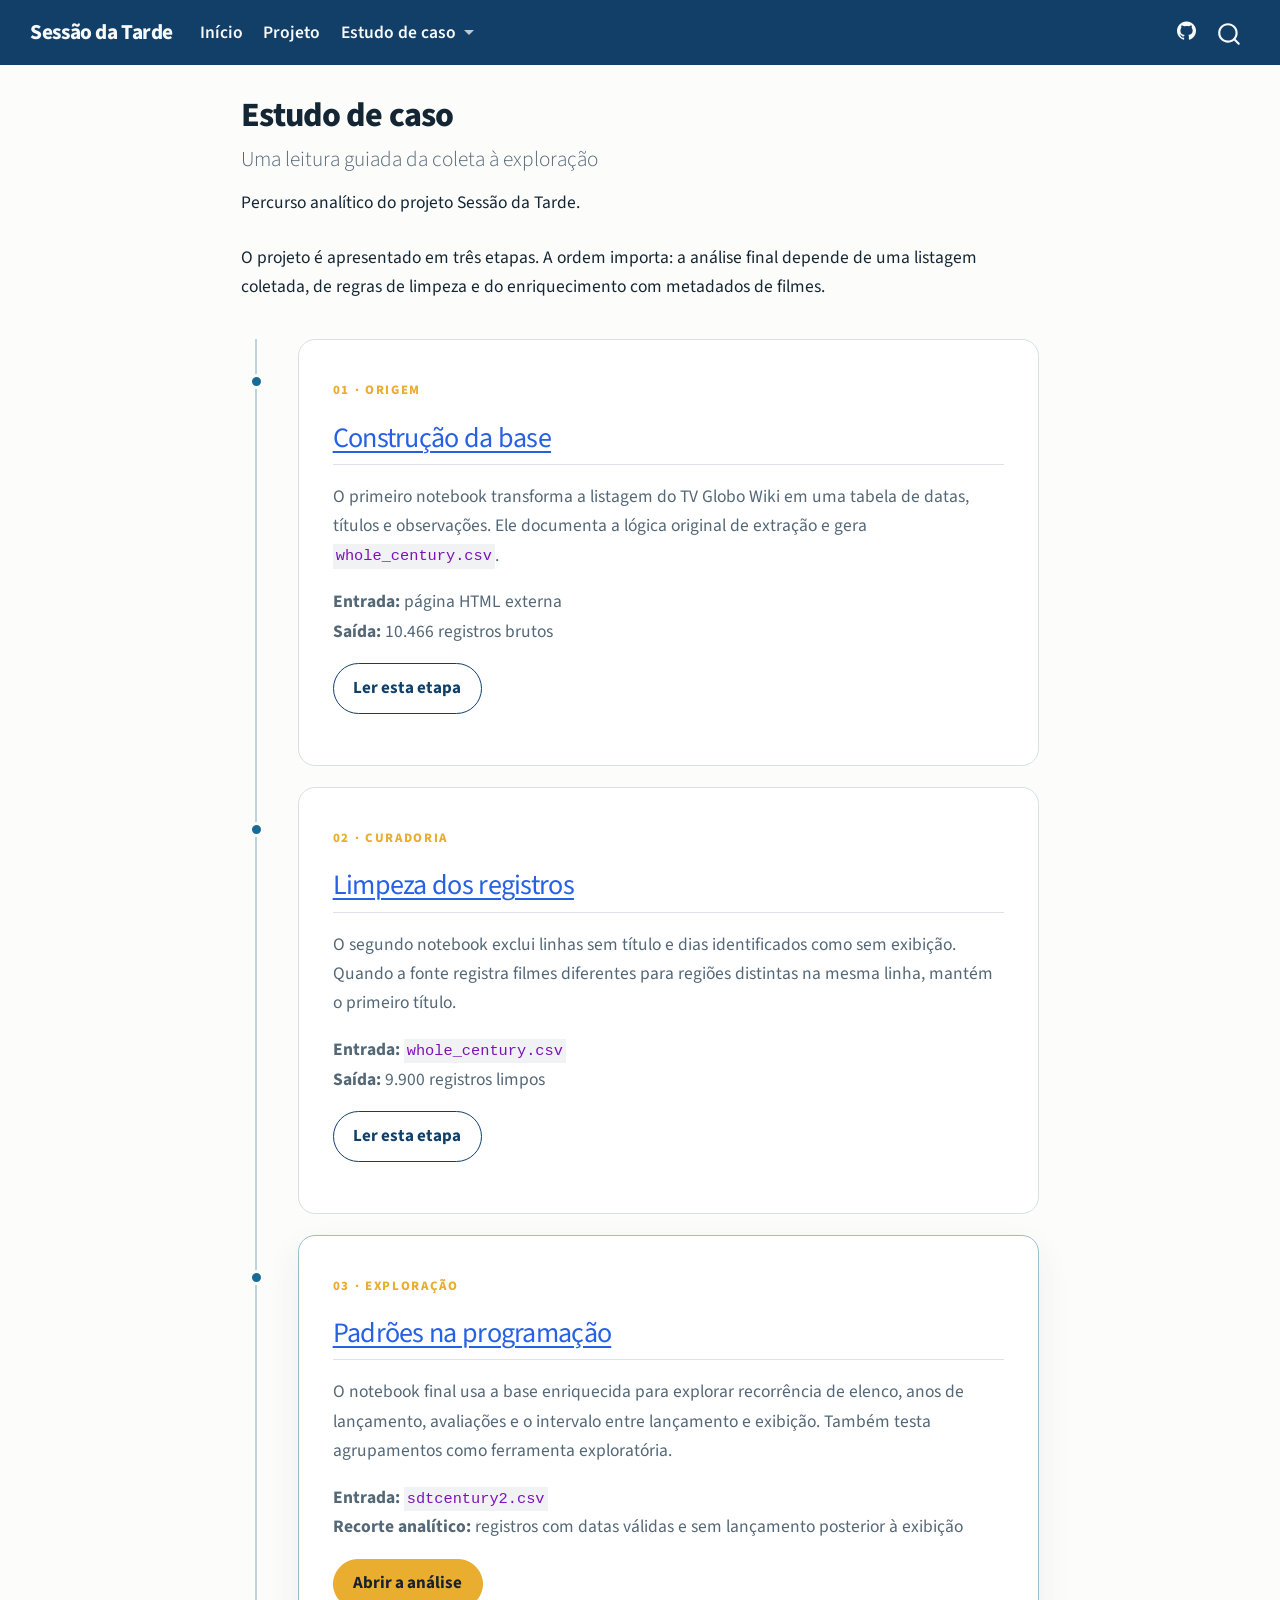
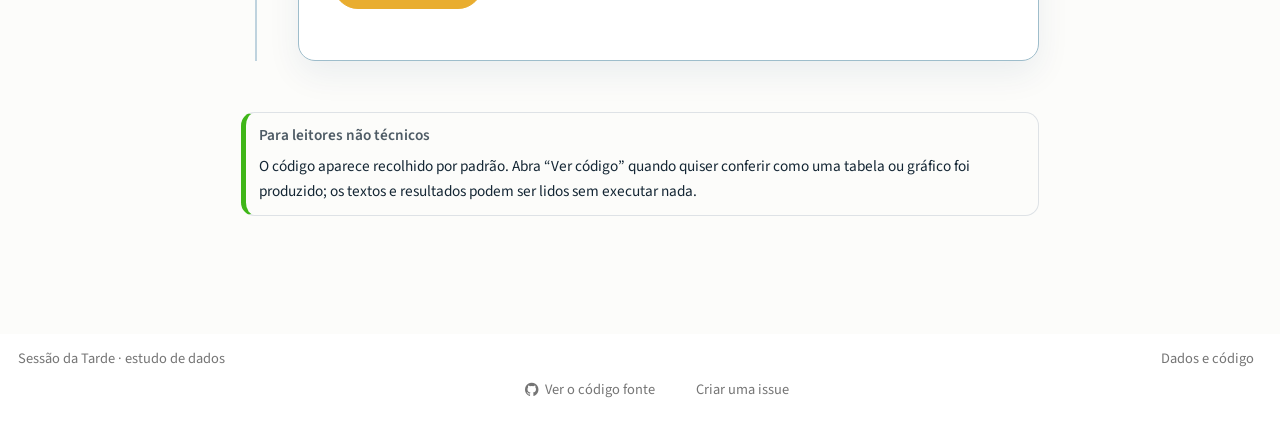
==== estudo.html @ b2ec12fb "Built site for gh-pages" ====
<!DOCTYPE html>
<html xmlns="http://www.w3.org/1999/xhtml" lang="pt-BR" xml:lang="pt-BR"><head>

<meta charset="utf-8">
<meta name="generator" content="quarto-1.10.18">

<meta name="viewport" content="width=device-width, initial-scale=1.0, user-scalable=yes">

<meta name="description" content="Percurso analítico do projeto Sessão da Tarde.">

<title>Estudo de caso – Sessão da Tarde</title>
<style>
/* Default styles provided by pandoc.
** See https://pandoc.org/MANUAL.html#variables-for-html for config info.
*/
span.smallcaps{font-variant: small-caps;}
div.columns{display: flex; gap: 1.5em;}
div.column{flex: auto;}
@media screen {
div.columns{gap: min(4vw, 1.5em);}
div.column{overflow-x: auto;}
}
div.hanging-indent{margin-left: 1.5em; text-indent: -1.5em;}
ul.task-list{list-style: none;}
ul.task-list li input[type="checkbox"] {
  width: 0.8em;
  margin: 0 0.8em 0.2em -1em; /* quarto-specific, see https://github.com/quarto-dev/quarto-cli/issues/4556 */ 
  vertical-align: middle;
}
</style>


<script src="site_libs/quarto-nav/quarto-nav.js"></script>
<script src="site_libs/clipboard/clipboard.min.js"></script>
<script src="site_libs/quarto-search/autocomplete.umd.js"></script>
<script src="site_libs/quarto-search/fuse.min.js"></script>
<script src="site_libs/quarto-search/quarto-search.js"></script>
<meta name="quarto:offset" content="./">
<script src="site_libs/quarto-html/quarto.js" type="module"></script>
<script src="site_libs/quarto-html/tabsets/tabsets.js" type="module"></script>
<script src="site_libs/quarto-html/popper.min.js"></script>
<script src="site_libs/quarto-html/tippy.umd.min.js"></script>
<script src="site_libs/quarto-html/anchor.min.js"></script>
<link href="site_libs/quarto-html/tippy.css" rel="stylesheet">
<link href="site_libs/quarto-html/quarto-syntax-highlighting-64a204ab8560d761af7679ceaba22944.css" rel="stylesheet" id="quarto-text-highlighting-styles">
<script src="site_libs/bootstrap/bootstrap.min.js"></script>
<link href="site_libs/bootstrap/bootstrap-icons.css" rel="stylesheet">
<link href="site_libs/bootstrap/bootstrap-6888e683adfeb93c75aae6ca6e2d30ee.min.css" rel="stylesheet" append-hash="true" id="quarto-bootstrap" data-mode="light">
<script id="quarto-search-options" type="application/json">{
  "location": "navbar",
  "copy-button": false,
  "collapse-after": 3,
  "panel-placement": "end",
  "type": "overlay",
  "limit": 50,
  "keyboard-shortcut": [
    "f",
    "/",
    "s"
  ],
  "language": {
    "search-no-results-text": "Nenhum resultado",
    "search-matching-documents-text": "documentos correspondentes",
    "search-copy-link-title": "Copiar link para a busca",
    "search-hide-matches-text": "Esconder correspondências adicionais",
    "search-more-match-text": "mais correspondência neste documento",
    "search-more-matches-text": "mais correspondências neste documento",
    "search-clear-button-title": "Limpar",
    "search-text-placeholder": "",
    "search-detached-cancel-button-title": "Cancelar",
    "search-submit-button-title": "Enviar",
    "search-label": "Procurar"
  }
}</script>
<style>html{ scroll-behavior: smooth; }</style>


<link rel="stylesheet" href="styles.css">
<meta property="og:title" content="Estudo de caso – Sessão da Tarde">
<meta property="og:description" content="Percurso analítico do projeto Sessão da Tarde.">
<meta property="og:site_name" content="Sessão da Tarde">
<meta name="twitter:title" content="Estudo de caso – Sessão da Tarde">
<meta name="twitter:description" content="Percurso analítico do projeto Sessão da Tarde.">
<meta name="twitter:card" content="summary">
</head>

<body class="nav-fixed fullcontent quarto-light">

<div id="quarto-search-results"></div>
  <header id="quarto-header" class="headroom fixed-top">
    <nav class="navbar navbar-expand-lg " data-bs-theme="dark">
      <div class="navbar-container container-fluid">
      <div class="navbar-brand-container mx-auto">
    <a class="navbar-brand" href="./index.html">
    <span class="navbar-title">Sessão da Tarde</span>
    </a>
  </div>
            <div id="quarto-search" class="" title="Procurar"></div>
          <button class="navbar-toggler" type="button" data-bs-toggle="collapse" data-bs-target="#navbarCollapse" aria-controls="navbarCollapse" role="menu" aria-expanded="false" aria-label="Alternar de navegação" onclick="if (window.quartoToggleHeadroom) { window.quartoToggleHeadroom(); }">
  <span class="navbar-toggler-icon"></span>
</button>
          <div class="collapse navbar-collapse" id="navbarCollapse">
            <ul class="navbar-nav navbar-nav-scroll me-auto">
  <li class="nav-item">
    <a class="nav-link" href="./index.html"> 
<span class="menu-text">Início</span></a>
  </li>  
  <li class="nav-item">
    <a class="nav-link" href="./projeto.html"> 
<span class="menu-text">Projeto</span></a>
  </li>  
  <li class="nav-item dropdown ">
    <a class="nav-link dropdown-toggle" href="#" id="nav-menu-estudo-de-caso" role="link" data-bs-toggle="dropdown" aria-expanded="false">
 <span class="menu-text">Estudo de caso</span>
    </a>
    <ul class="dropdown-menu" aria-labelledby="nav-menu-estudo-de-caso">    
        <li>
    <a class="dropdown-item" href="./estudo.html">
 <span class="dropdown-text">Visão geral</span></a>
  </li>  
        <li>
    <a class="dropdown-item" href="./sessao_da_tarde/scraping.html">
 <span class="dropdown-text">1 · Construção da base</span></a>
  </li>  
        <li>
    <a class="dropdown-item" href="./sessao_da_tarde/cleaning.html">
 <span class="dropdown-text">2 · Curadoria e limpeza</span></a>
  </li>  
        <li>
    <a class="dropdown-item" href="./sessao_da_tarde/Analysis.html">
 <span class="dropdown-text">3 · Análise exploratória</span></a>
  </li>  
    </ul>
  </li>
</ul>
            <ul class="navbar-nav navbar-nav-scroll ms-auto">
  <li class="nav-item compact">
    <a class="nav-link" href="https://github.com/erlonL/SessaodaTarde"> <i class="bi bi-github" role="img" aria-label="Repositório no GitHub">
</i> 
<span class="menu-text"></span></a>
  </li>  
</ul>
          </div> <!-- /navcollapse -->
            <div class="quarto-navbar-tools">
</div>
      </div> <!-- /container-fluid -->
    </nav>
</header>
<!-- content -->
<div id="quarto-content" class="quarto-container page-columns page-rows-contents page-layout-article page-navbar">
<!-- sidebar -->
<!-- margin-sidebar -->
    
<!-- main -->
<main class="content" id="quarto-document-content">

<header id="title-block-header" class="quarto-title-block default">
<div class="quarto-title">
<h1 class="title">Estudo de caso</h1>
<p class="subtitle lead">Uma leitura guiada da coleta à exploração</p>
</div>

<div>
  <div class="description">
    Percurso analítico do projeto Sessão da Tarde.
  </div>
</div>


<div class="quarto-title-meta">

    
  
    
  </div>
  


</header>


<p>O projeto é apresentado em três etapas. A ordem importa: a análise final depende de uma listagem coletada, de regras de limpeza e do enriquecimento com metadados de filmes.</p>
<div class="study-path">
<div class="path-step">
<p><span class="stage-number">01 · ORIGEM</span></p>
<section id="construção-da-base" class="level2">
<h2 class="anchored" data-anchor-id="construção-da-base"><a href="./sessao_da_tarde/scraping.html">Construção da base</a></h2>
<p>O primeiro notebook transforma a listagem do TV Globo Wiki em uma tabela de datas, títulos e observações. Ele documenta a lógica original de extração e gera <code>whole_century.csv</code>.</p>
<p><strong>Entrada:</strong> página HTML externa<br> <strong>Saída:</strong> 10.466 registros brutos</p>
<p><a href="./sessao_da_tarde/scraping.html" class="btn btn-outline-primary">Ler esta etapa</a></p>
</section>
</div>
<div class="path-step">
<p><span class="stage-number">02 · CURADORIA</span></p>
<section id="limpeza-dos-registros" class="level2">
<h2 class="anchored" data-anchor-id="limpeza-dos-registros"><a href="./sessao_da_tarde/cleaning.html">Limpeza dos registros</a></h2>
<p>O segundo notebook exclui linhas sem título e dias identificados como sem exibição. Quando a fonte registra filmes diferentes para regiões distintas na mesma linha, mantém o primeiro título.</p>
<p><strong>Entrada:</strong> <code>whole_century.csv</code><br> <strong>Saída:</strong> 9.900 registros limpos</p>
<p><a href="./sessao_da_tarde/cleaning.html" class="btn btn-outline-primary">Ler esta etapa</a></p>
</section>
</div>
<div class="path-step path-step-featured">
<p><span class="stage-number">03 · EXPLORAÇÃO</span></p>
<section id="padrões-na-programação" class="level2">
<h2 class="anchored" data-anchor-id="padrões-na-programação"><a href="./sessao_da_tarde/Analysis.html">Padrões na programação</a></h2>
<p>O notebook final usa a base enriquecida para explorar recorrência de elenco, anos de lançamento, avaliações e o intervalo entre lançamento e exibição. Também testa agrupamentos como ferramenta exploratória.</p>
<p><strong>Entrada:</strong> <code>sdtcentury2.csv</code><br> <strong>Recorte analítico:</strong> registros com datas válidas e sem lançamento posterior à exibição</p>
<p><a href="./sessao_da_tarde/Analysis.html" class="btn btn-primary">Abrir a análise</a></p>
</section>
</div>
</div>
<div class="callout callout-style-simple callout-tip no-icon callout-titled">
<div class="callout-header d-flex align-content-center">
<div class="callout-icon-container">
<i class="callout-icon no-icon"></i>
</div>
<div class="callout-title-container flex-fill">
<span class="screen-reader-only">Dica</span>Para leitores não técnicos
</div>
</div>
<div class="callout-body-container callout-body">
<p>O código aparece recolhido por padrão. Abra “Ver código” quando quiser conferir como uma tabela ou gráfico foi produzido; os textos e resultados podem ser lidos sem executar nada.</p>
</div>
</div>



<a onclick="window.scrollTo(0, 0); return false;" role="button" id="quarto-back-to-top"><i class="bi bi-arrow-up"></i> De volta ao topo</a></main> <!-- /main -->
<script id="quarto-html-after-body" type="application/javascript">
  window.document.addEventListener("DOMContentLoaded", function (event) {
    const icon = "";
    const anchorJS = new window.AnchorJS();
    anchorJS.options = {
      placement: 'right',
      icon: icon
    };
    anchorJS.add('.anchored');
    const isCodeAnnotation = (el) => {
      for (const clz of el.classList) {
        if (clz.startsWith('code-annotation-')) {                     
          return true;
        }
      }
      return false;
    }
    const onCopySuccess = function(e) {
      // button target
      const button = e.trigger;
      // don't keep focus
      button.blur();
      // flash "checked"
      button.classList.add('code-copy-button-checked');
      var currentTitle = button.getAttribute("title");
      button.setAttribute("title", "Copiada");
      let tooltip;
      if (window.bootstrap) {
        button.setAttribute("data-bs-toggle", "tooltip");
        button.setAttribute("data-bs-placement", "left");
        button.setAttribute("data-bs-title", "Copiada");
        tooltip = new bootstrap.Tooltip(button, 
          { trigger: "manual", 
            customClass: "code-copy-button-tooltip",
            offset: [0, -8]});
        tooltip.show();    
      }
      setTimeout(function() {
        if (tooltip) {
          tooltip.hide();
          button.removeAttribute("data-bs-title");
          button.removeAttribute("data-bs-toggle");
          button.removeAttribute("data-bs-placement");
        }
        button.setAttribute("title", currentTitle);
        button.classList.remove('code-copy-button-checked');
      }, 1000);
      // clear code selection
      e.clearSelection();
    }
    const getTextToCopy = function(trigger) {
      const outerScaffold = trigger.parentElement.cloneNode(true);
      const codeEl = outerScaffold.querySelector('code');
      for (const childEl of codeEl.children) {
        if (isCodeAnnotation(childEl)) {
          childEl.remove();
        }
      }
      return codeEl.innerText;
    }
    const clipboard = new window.ClipboardJS('.code-copy-button:not([data-in-quarto-modal])', {
      text: getTextToCopy
    });
    clipboard.on('success', onCopySuccess);
    if (window.document.getElementById('quarto-embedded-source-code-modal')) {
      const clipboardModal = new window.ClipboardJS('.code-copy-button[data-in-quarto-modal]', {
        text: getTextToCopy,
        container: window.document.getElementById('quarto-embedded-source-code-modal')
      });
      clipboardModal.on('success', onCopySuccess);
    }
      var localhostRegex = new RegExp(/^(?:http|https):\/\/localhost\:?[0-9]*\//);
      var mailtoRegex = new RegExp(/^mailto:/);
        var filterRegex = new RegExp("https:\/\/erlonl\.github\.io\/SessaodaTarde\/");
      var isInternal = (href) => {
          return filterRegex.test(href) || localhostRegex.test(href) || mailtoRegex.test(href);
      }
      // Inspect non-navigation links and adorn them if external
     var links = window.document.querySelectorAll('a[href]:not(.nav-link):not(.navbar-brand):not(.toc-action):not(.sidebar-link):not(.sidebar-item-toggle):not(.pagination-link):not(.no-external):not([aria-hidden]):not(.dropdown-item):not(.quarto-navigation-tool):not(.about-link)');
      for (var i=0; i<links.length; i++) {
        const link = links[i];
        if (!isInternal(link.href)) {
          // undo the damage that might have been done by quarto-nav.js in the case of
          // links that we want to consider external
          if (link.dataset.originalHref !== undefined) {
            link.href = link.dataset.originalHref;
          }
            // target, if specified
            link.setAttribute("target", "_blank");
            if (link.getAttribute("rel") === null) {
              link.setAttribute("rel", "noopener");
            }
        }
      }
    function tippyHover(el, contentFn, onTriggerFn, onUntriggerFn) {
      const config = {
        allowHTML: true,
        maxWidth: 500,
        delay: 100,
        arrow: false,
        appendTo: function(el) {
            return el.parentElement;
        },
        interactive: true,
        interactiveBorder: 10,
        theme: 'quarto',
        placement: 'bottom-start',
      };
      if (contentFn) {
        config.content = contentFn;
      }
      if (onTriggerFn) {
        config.onTrigger = onTriggerFn;
      }
      if (onUntriggerFn) {
        config.onUntrigger = onUntriggerFn;
      }
      window.tippy(el, config); 
    }
    const noterefs = window.document.querySelectorAll('a[role="doc-noteref"]');
    for (var i=0; i<noterefs.length; i++) {
      const ref = noterefs[i];
      tippyHover(ref, function() {
        // use id or data attribute instead here
        let href = ref.getAttribute('data-footnote-href') || ref.getAttribute('href');
        try { href = new URL(href).hash; } catch {}
        const id = href.replace(/^#\/?/, "");
        const note = window.document.getElementById(id);
        if (note) {
          return note.innerHTML;
        } else {
          return "";
        }
      });
    }
    const xrefs = window.document.querySelectorAll('a.quarto-xref');
    const processXRef = (id, note) => {
      // Strip column container classes
      const stripColumnClz = (el) => {
        el.classList.remove("page-full", "page-columns");
        if (el.children) {
          for (const child of el.children) {
            stripColumnClz(child);
          }
        }
      }
      stripColumnClz(note)
      if (id === null || id.startsWith('sec-')) {
        // Special case sections, only their first couple elements
        const container = document.createElement("div");
        if (note.children && note.children.length > 2) {
          container.appendChild(note.children[0].cloneNode(true));
          for (let i = 1; i < note.children.length; i++) {
            const child = note.children[i];
            if (child.tagName === "P" && child.innerText === "") {
              continue;
            } else {
              container.appendChild(child.cloneNode(true));
              break;
            }
          }
          if (window.Quarto?.typesetMath) {
            window.Quarto.typesetMath(container);
          }
          return container.innerHTML
        } else {
          if (window.Quarto?.typesetMath) {
            window.Quarto.typesetMath(note);
          }
          return note.innerHTML;
        }
      } else {
        // Remove any anchor links if they are present
        const anchorLink = note.querySelector('a.anchorjs-link');
        if (anchorLink) {
          anchorLink.remove();
        }
        if (window.Quarto?.typesetMath) {
          window.Quarto.typesetMath(note);
        }
        if (note.classList.contains("callout")) {
          return note.outerHTML;
        } else {
          return note.innerHTML;
        }
      }
    }
    for (var i=0; i<xrefs.length; i++) {
      const xref = xrefs[i];
      tippyHover(xref, undefined, function(instance) {
        instance.disable();
        let url = xref.getAttribute('href');
        let hash = undefined; 
        if (url.startsWith('#')) {
          hash = url;
        } else {
          try { hash = new URL(url).hash; } catch {}
        }
        if (hash) {
          const id = hash.replace(/^#\/?/, "");
          const note = window.document.getElementById(id);
          if (note !== null) {
            try {
              const html = processXRef(id, note.cloneNode(true));
              instance.setContent(html);
            } finally {
              instance.enable();
              instance.show();
            }
          } else {
            // See if we can fetch this
            fetch(url.split('#')[0])
            .then(res => res.text())
            .then(html => {
              const parser = new DOMParser();
              const htmlDoc = parser.parseFromString(html, "text/html");
              const note = htmlDoc.getElementById(id);
              if (note !== null) {
                const html = processXRef(id, note);
                instance.setContent(html);
              } 
            }).finally(() => {
              instance.enable();
              instance.show();
            });
          }
        } else {
          // See if we can fetch a full url (with no hash to target)
          // This is a special case and we should probably do some content thinning / targeting
          fetch(url)
          .then(res => res.text())
          .then(html => {
            const parser = new DOMParser();
            const htmlDoc = parser.parseFromString(html, "text/html");
            const note = htmlDoc.querySelector('main.content');
            if (note !== null) {
              // This should only happen for chapter cross references
              // (since there is no id in the URL)
              // remove the first header
              if (note.children.length > 0 && note.children[0].tagName === "HEADER") {
                note.children[0].remove();
              }
              const html = processXRef(null, note);
              instance.setContent(html);
            } 
          }).finally(() => {
            instance.enable();
            instance.show();
          });
        }
      }, function(instance) {
      });
    }
        let selectedAnnoteEl;
        const selectorForAnnotation = ( cell, annotation) => {
          let cellAttr = 'data-code-cell="' + cell + '"';
          let lineAttr = 'data-code-annotation="' +  annotation + '"';
          const selector = 'span[' + cellAttr + '][' + lineAttr + ']';
          return selector;
        }
        const selectCodeLines = (annoteEl) => {
          const doc = window.document;
          const targetCell = annoteEl.getAttribute("data-target-cell");
          const targetAnnotation = annoteEl.getAttribute("data-target-annotation");
          const annoteSpan = window.document.querySelector(selectorForAnnotation(targetCell, targetAnnotation));
          const lines = annoteSpan.getAttribute("data-code-lines").split(",");
          const lineIds = lines.map((line) => {
            return targetCell + "-" + line;
          })
          let top = null;
          let height = null;
          let parent = null;
          if (lineIds.length > 0) {
              //compute the position of the single el (top and bottom and make a div)
              const el = window.document.getElementById(lineIds[0]);
              top = el.offsetTop;
              height = el.offsetHeight;
              parent = el.parentElement.parentElement;
            if (lineIds.length > 1) {
              const lastEl = window.document.getElementById(lineIds[lineIds.length - 1]);
              const bottom = lastEl.offsetTop + lastEl.offsetHeight;
              height = bottom - top;
            }
            if (top !== null && height !== null && parent !== null) {
              // cook up a div (if necessary) and position it 
              let div = window.document.getElementById("code-annotation-line-highlight");
              if (div === null) {
                div = window.document.createElement("div");
                div.setAttribute("id", "code-annotation-line-highlight");
                div.style.position = 'absolute';
                parent.appendChild(div);
              }
              div.style.top = top - 2 + "px";
              div.style.height = height + 4 + "px";
              div.style.left = 0;
              let gutterDiv = window.document.getElementById("code-annotation-line-highlight-gutter");
              if (gutterDiv === null) {
                gutterDiv = window.document.createElement("div");
                gutterDiv.setAttribute("id", "code-annotation-line-highlight-gutter");
                gutterDiv.style.position = 'absolute';
                const codeCell = window.document.getElementById(targetCell);
                const gutter = codeCell.querySelector('.code-annotation-gutter');
                gutter.appendChild(gutterDiv);
              }
              gutterDiv.style.top = top - 2 + "px";
              gutterDiv.style.height = height + 4 + "px";
            }
            selectedAnnoteEl = annoteEl;
          }
        };
        const unselectCodeLines = () => {
          const elementsIds = ["code-annotation-line-highlight", "code-annotation-line-highlight-gutter"];
          elementsIds.forEach((elId) => {
            const div = window.document.getElementById(elId);
            if (div) {
              div.remove();
            }
          });
          selectedAnnoteEl = undefined;
        };
          // Handle positioning of the toggle
      window.addEventListener(
        "resize",
        throttle(() => {
          elRect = undefined;
          if (selectedAnnoteEl) {
            selectCodeLines(selectedAnnoteEl);
          }
        }, 10)
      );
      function throttle(fn, ms) {
      let throttle = false;
      let timer;
        return (...args) => {
          if(!throttle) { // first call gets through
              fn.apply(this, args);
              throttle = true;
          } else { // all the others get throttled
              if(timer) clearTimeout(timer); // cancel #2
              timer = setTimeout(() => {
                fn.apply(this, args);
                timer = throttle = false;
              }, ms);
          }
        };
      }
        // Attach click handler to the DT
        const annoteDls = window.document.querySelectorAll('dt[data-target-cell]');
        for (const annoteDlNode of annoteDls) {
          annoteDlNode.addEventListener('click', (event) => {
            const clickedEl = event.target;
            if (clickedEl !== selectedAnnoteEl) {
              unselectCodeLines();
              const activeEl = window.document.querySelector('dt[data-target-cell].code-annotation-active');
              if (activeEl) {
                activeEl.classList.remove('code-annotation-active');
              }
              selectCodeLines(clickedEl);
              clickedEl.classList.add('code-annotation-active');
            } else {
              // Unselect the line
              unselectCodeLines();
              clickedEl.classList.remove('code-annotation-active');
            }
          });
        }
    const findCites = (el) => {
      const parentEl = el.parentElement;
      if (parentEl) {
        const cites = parentEl.dataset.cites;
        if (cites) {
          return {
            el,
            cites: cites.split(' ')
          };
        } else {
          return findCites(el.parentElement)
        }
      } else {
        return undefined;
      }
    };
    var bibliorefs = window.document.querySelectorAll('a[role="doc-biblioref"]');
    for (var i=0; i<bibliorefs.length; i++) {
      const ref = bibliorefs[i];
      const citeInfo = findCites(ref);
      if (citeInfo) {
        tippyHover(citeInfo.el, function() {
          var popup = window.document.createElement('div');
          citeInfo.cites.forEach(function(cite) {
            var citeDiv = window.document.createElement('div');
            citeDiv.classList.add('hanging-indent');
            citeDiv.classList.add('csl-entry');
            var biblioDiv = window.document.getElementById('ref-' + cite);
            if (biblioDiv) {
              citeDiv.innerHTML = biblioDiv.innerHTML;
            }
            popup.appendChild(citeDiv);
          });
          return popup.innerHTML;
        });
      }
    }
  });
  </script>
</div> <!-- /content -->
<footer class="footer">
  <div class="nav-footer">
    <div class="nav-footer-left">
<p>Sessão da Tarde · estudo de dados</p>
</div>   
    <div class="nav-footer-center">
      &nbsp;
    <div class="toc-actions"><ul><li><a href="https://github.com/erlonL/SessaodaTarde/blob/main/estudo.qmd" class="toc-action"><i class="bi bi-github"></i>Ver o código fonte</a></li><li><a href="https://github.com/erlonL/SessaodaTarde/issues/new" class="toc-action"><i class="bi empty"></i>Criar uma issue</a></li></ul></div></div>
    <div class="nav-footer-right">
      <ul class="footer-items list-unstyled">
    <li class="nav-item">
    <a class="nav-link" href="https://github.com/erlonL/SessaodaTarde">
<p>Dados e código</p>
</a>
  </li>  
</ul>
    </div>
  </div>
</footer>




<script src="site_libs/quarto-html/zenscroll-min.js"></script>
</body></html>
---- site_libs/quarto-html/tippy.css ----
.tippy-box[data-animation=fade][data-state=hidden]{opacity:0}[data-tippy-root]{max-width:calc(100vw - 10px)}.tippy-box{position:relative;background-color:#333;color:#fff;border-radius:4px;font-size:14px;line-height:1.4;white-space:normal;outline:0;transition-property:transform,visibility,opacity}.tippy-box[data-placement^=top]>.tippy-arrow{bottom:0}.tippy-box[data-placement^=top]>.tippy-arrow:before{bottom:-7px;left:0;border-width:8px 8px 0;border-top-color:initial;transform-origin:center top}.tippy-box[data-placement^=bottom]>.tippy-arrow{top:0}.tippy-box[data-placement^=bottom]>.tippy-arrow:before{top:-7px;left:0;border-width:0 8px 8px;border-bottom-color:initial;transform-origin:center bottom}.tippy-box[data-placement^=left]>.tippy-arrow{right:0}.tippy-box[data-placement^=left]>.tippy-arrow:before{border-width:8px 0 8px 8px;border-left-color:initial;right:-7px;transform-origin:center left}.tippy-box[data-placement^=right]>.tippy-arrow{left:0}.tippy-box[data-placement^=right]>.tippy-arrow:before{left:-7px;border-width:8px 8px 8px 0;border-right-color:initial;transform-origin:center right}.tippy-box[data-inertia][data-state=visible]{transition-timing-function:cubic-bezier(.54,1.5,.38,1.11)}.tippy-arrow{width:16px;height:16px;color:#333}.tippy-arrow:before{content:"";position:absolute;border-color:transparent;border-style:solid}.tippy-content{position:relative;padding:5px 9px;z-index:1}
---- site_libs/quarto-html/quarto-syntax-highlighting-64a204ab8560d761af7679ceaba22944.css ----
/* quarto syntax highlight colors */
:root {
  --quarto-hl-ot-color: #003B4F;
  --quarto-hl-at-color: #657422;
  --quarto-hl-ss-color: #20794D;
  --quarto-hl-an-color: #5E5E5E;
  --quarto-hl-fu-color: #4758AB;
  --quarto-hl-st-color: #20794D;
  --quarto-hl-cf-color: #003B4F;
  --quarto-hl-op-color: #5E5E5E;
  --quarto-hl-er-color: #AD0000;
  --quarto-hl-bn-color: #AD0000;
  --quarto-hl-al-color: #AD0000;
  --quarto-hl-va-color: #111111;
  --quarto-hl-bu-color: inherit;
  --quarto-hl-ex-color: inherit;
  --quarto-hl-pp-color: #AD0000;
  --quarto-hl-in-color: #5E5E5E;
  --quarto-hl-vs-color: #20794D;
  --quarto-hl-wa-color: #5E5E5E;
  --quarto-hl-do-color: #5E5E5E;
  --quarto-hl-im-color: #00769E;
  --quarto-hl-ch-color: #20794D;
  --quarto-hl-dt-color: #AD0000;
  --quarto-hl-fl-color: #AD0000;
  --quarto-hl-co-color: #5E5E5E;
  --quarto-hl-cv-color: #5E5E5E;
  --quarto-hl-cn-color: #8f5902;
  --quarto-hl-sc-color: #5E5E5E;
  --quarto-hl-dv-color: #AD0000;
  --quarto-hl-kw-color: #003B4F;
}

/* other quarto variables */
:root {
  --quarto-font-monospace: SFMono-Regular, Menlo, Monaco, Consolas, "Liberation Mono", "Courier New", monospace;
}

/* syntax highlight based on Pandoc's rules */
pre > code.sourceCode > span {
  color: #003B4F;
}

code.sourceCode > span {
  color: #003B4F;
}

div.sourceCode,
div.sourceCode pre.sourceCode {
  color: #003B4F;
}

/* Normal */
code span {
  color: #003B4F;
}

/* Alert */
code span.al {
  color: #AD0000;
  font-style: inherit;
}

/* Annotation */
code span.an {
  color: #5E5E5E;
  font-style: inherit;
}

/* Attribute */
code span.at {
  color: #657422;
  font-style: inherit;
}

/* BaseN */
code span.bn {
  color: #AD0000;
  font-style: inherit;
}

/* BuiltIn */
code span.bu {
  font-style: inherit;
}

/* ControlFlow */
code span.cf {
  color: #003B4F;
  font-weight: bold;
  font-style: inherit;
}

/* Char */
code span.ch {
  color: #20794D;
  font-style: inherit;
}

/* Constant */
code span.cn {
  color: #8f5902;
  font-style: inherit;
}

/* Comment */
code span.co {
  color: #5E5E5E;
  font-style: inherit;
}

/* CommentVar */
code span.cv {
  color: #5E5E5E;
  font-style: italic;
}

/* Documentation */
code span.do {
  color: #5E5E5E;
  font-style: italic;
}

/* DataType */
code span.dt {
  color: #AD0000;
  font-style: inherit;
}

/* DecVal */
code span.dv {
  color: #AD0000;
  font-style: inherit;
}

/* Error */
code span.er {
  color: #AD0000;
  font-style: inherit;
}

/* Extension */
code span.ex {
  font-style: inherit;
}

/* Float */
code span.fl {
  color: #AD0000;
  font-style: inherit;
}

/* Function */
code span.fu {
  color: #4758AB;
  font-style: inherit;
}

/* Import */
code span.im {
  color: #00769E;
  font-style: inherit;
}

/* Information */
code span.in {
  color: #5E5E5E;
  font-style: inherit;
}

/* Keyword */
code span.kw {
  color: #003B4F;
  font-weight: bold;
  font-style: inherit;
}

/* Operator */
code span.op {
  color: #5E5E5E;
  font-style: inherit;
}

/* Other */
code span.ot {
  color: #003B4F;
  font-style: inherit;
}

/* Preprocessor */
code span.pp {
  color: #AD0000;
  font-style: inherit;
}

/* SpecialChar */
code span.sc {
  color: #5E5E5E;
  font-style: inherit;
}

/* SpecialString */
code span.ss {
  color: #20794D;
  font-style: inherit;
}

/* String */
code span.st {
  color: #20794D;
  font-style: inherit;
}

/* Variable */
code span.va {
  color: #111111;
  font-style: inherit;
}

/* VerbatimString */
code span.vs {
  color: #20794D;
  font-style: inherit;
}

/* Warning */
code span.wa {
  color: #5E5E5E;
  font-style: italic;
}

.prevent-inlining {
  content: "</";
}

/*# sourceMappingURL=9d8d5bb603a83b8298b89080a598c93b.css.map */
---- styles.css ----
:root {
  --sdt-ink: #142634;
  --sdt-muted: #536776;
  --sdt-navy: #123f68;
  --sdt-blue: #176b95;
  --sdt-sky: #dceef6;
  --sdt-gold: #e9ad2f;
  --sdt-paper: #f7f5ef;
  --sdt-line: #d8e0e5;
  --sdt-white: #ffffff;
  --sdt-radius: 1rem;
}

body {
  color: var(--sdt-ink);
  background: #fcfcfa;
  font-size: 1.03rem;
  line-height: 1.68;
}

.navbar {
  box-shadow: 0 1px 0 rgb(255 255 255 / 12%);
}

.navbar-brand {
  font-weight: 750;
  letter-spacing: -0.02em;
}

.navbar .nav-link {
  font-weight: 600;
}

a {
  text-underline-offset: 0.16em;
  text-decoration-thickness: 0.08em;
}

a:focus-visible,
.btn:focus-visible,
.navbar-toggler:focus-visible {
  outline: 3px solid var(--sdt-gold);
  outline-offset: 3px;
  box-shadow: none;
}

h1,
h2,
h3 {
  color: var(--sdt-ink);
  letter-spacing: -0.025em;
}

h1 {
  font-weight: 780;
}

h2 {
  margin-top: 2.7rem;
  font-weight: 730;
}

h3 {
  font-weight: 680;
}

.quarto-title-block .quarto-title-banner,
.quarto-title-block.default .quarto-title-meta {
  padding-bottom: 0.5rem;
}

.quarto-title .subtitle {
  color: var(--sdt-muted);
  max-width: 48rem;
}

.hero {
  background:
    radial-gradient(circle at 8% 15%, rgb(255 255 255 / 9%) 0 5rem, transparent 5.1rem),
    linear-gradient(125deg, #0d3457 0%, var(--sdt-navy) 58%, #175b82 100%);
  color: var(--sdt-white);
  padding: clamp(2.75rem, 7vw, 5.75rem) max(1.25rem, calc((100vw - 1180px) / 2));
  margin-top: -1px;
}

.hero .grid {
  align-items: center;
  gap: 0;
}

.hero .g-col-lg-5 {
  padding-left: clamp(1.5rem, 4vw, 3.75rem);
}

body:has(.hero) #title-block-header {
  display: none;
}

.hero-copy {
  max-width: 46rem;
}

.hero h1 {
  color: var(--sdt-white);
  font-size: clamp(2.6rem, 6vw, 5.1rem);
  line-height: 0.98;
  letter-spacing: -0.055em;
  max-width: 11ch;
  margin: 0.45rem 0 1.35rem;
}

.hero p {
  font-size: clamp(1.06rem, 1.7vw, 1.24rem);
  line-height: 1.6;
  max-width: 42rem;
  color: #e8f3f8;
}

.hero .eyebrow,
.stage-number {
  color: var(--sdt-gold);
  font-size: 0.76rem;
  font-weight: 800;
  letter-spacing: 0.13em;
}

.hero-image {
  display: block;
  width: 100%;
  max-height: 25rem;
  object-fit: cover;
  border-radius: calc(var(--sdt-radius) + 0.25rem);
  border: 1px solid rgb(255 255 255 / 28%);
  box-shadow: 0 1.5rem 3.5rem rgb(0 0 0 / 24%);
}

.btn {
  border-radius: 999px;
  font-weight: 700;
  padding: 0.68rem 1.15rem;
  text-decoration: none;
}

.hero .btn {
  margin: 0.55rem 0.4rem 0 0;
}

.btn-primary {
  --bs-btn-bg: var(--sdt-gold);
  --bs-btn-border-color: var(--sdt-gold);
  --bs-btn-color: #18222a;
  --bs-btn-hover-bg: #f4c253;
  --bs-btn-hover-border-color: #f4c253;
  --bs-btn-hover-color: #101820;
}

.btn-outline-primary {
  --bs-btn-color: var(--sdt-navy);
  --bs-btn-border-color: var(--sdt-navy);
  --bs-btn-hover-bg: var(--sdt-navy);
  --bs-btn-hover-border-color: var(--sdt-navy);
}

.hero .btn-outline-primary {
  --bs-btn-color: #ffffff;
  --bs-btn-border-color: rgb(255 255 255 / 65%);
  --bs-btn-hover-bg: #ffffff;
  --bs-btn-hover-border-color: #ffffff;
  --bs-btn-hover-color: var(--sdt-navy);
}

.page-shell {
  width: min(1120px, calc(100% - 2.5rem));
  margin: 0 auto;
  padding: 1rem 0 4rem;
}

.page-shell > h2 {
  max-width: 26ch;
  font-size: clamp(1.8rem, 3vw, 2.5rem);
}

.page-shell > p {
  max-width: 49rem;
}

.stats-strip {
  display: grid;
  grid-template-columns: repeat(4, minmax(0, 1fr));
  margin: -1.65rem 0 4rem;
  background: var(--sdt-white);
  border: 1px solid var(--sdt-line);
  border-radius: var(--sdt-radius);
  box-shadow: 0 1rem 2.75rem rgb(18 63 104 / 9%);
  overflow: hidden;
}

.stat {
  padding: 1.35rem 1.45rem;
}

.stat + .stat {
  border-left: 1px solid var(--sdt-line);
}

.stat strong {
  display: block;
  color: var(--sdt-navy);
  font-size: clamp(1.45rem, 3vw, 2rem);
  line-height: 1.1;
  font-variant-numeric: tabular-nums;
}

.stat span {
  display: block;
  color: var(--sdt-muted);
  font-size: 0.88rem;
  line-height: 1.35;
  margin-top: 0.35rem;
}

.question-grid,
.stage-grid {
  display: grid;
  grid-template-columns: repeat(3, minmax(0, 1fr));
  gap: 1rem;
  margin: 1.6rem 0 3.8rem;
}

.question-card,
.stage-card,
.path-step {
  border: 1px solid var(--sdt-line);
  border-radius: var(--sdt-radius);
  background: var(--sdt-white);
}

.question-card {
  padding: 1.35rem 1.45rem;
  border-top: 4px solid var(--sdt-gold);
}

.question-card h3,
.stage-card h3 {
  margin-top: 0.15rem;
}

.question-card p,
.stage-card p,
.path-step p {
  color: var(--sdt-muted);
}

.stage-card {
  padding: 1.5rem;
  transition: border-color 160ms ease, transform 160ms ease, box-shadow 160ms ease;
}

.stage-card:hover {
  transform: translateY(-3px);
  border-color: #a9c3d2;
  box-shadow: 0 0.8rem 2rem rgb(18 63 104 / 8%);
}

.stage-card-featured {
  background: var(--sdt-navy);
  border-color: var(--sdt-navy);
}

.stage-card-featured h3,
.stage-card-featured h3 a,
.stage-card-featured .card-link {
  color: #ffffff;
}

.stage-card-featured p {
  color: #dcebf3;
}

.stage-card h3 a,
.card-link {
  color: var(--sdt-navy);
  font-weight: 750;
  text-decoration: none;
}

.card-link:hover,
.stage-card h3 a:hover {
  text-decoration: underline;
}

.callout {
  border-radius: 0.8rem;
  margin: 2.4rem 0;
}

.study-path {
  border-left: 2px solid #bfd3de;
  margin: 2.2rem 0 3rem 0.8rem;
  padding-left: clamp(1rem, 4vw, 2.4rem);
}

.path-step {
  position: relative;
  padding: clamp(1.35rem, 3vw, 2rem);
  margin-bottom: 1.25rem;
}

.path-step::before {
  content: "";
  position: absolute;
  width: 0.9rem;
  height: 0.9rem;
  left: calc(-1 * clamp(1rem, 4vw, 2.4rem) - 0.51rem);
  top: 2rem;
  border: 3px solid #fcfcfa;
  border-radius: 50%;
  background: var(--sdt-blue);
}

.path-step h2 {
  margin-top: 0.35rem;
}

.path-step-featured {
  border-color: #9ebdcb;
  box-shadow: 0 0.8rem 2rem rgb(18 63 104 / 7%);
}

table {
  font-size: 0.94rem;
}

.table > thead {
  border-bottom: 2px solid var(--sdt-navy);
}

.cell-output-display {
  overflow-x: auto;
}

.cell-output img {
  border-radius: 0.45rem;
}

div.sourceCode {
  border: 1px solid var(--sdt-line);
  border-radius: 0.6rem;
}

.code-fold summary {
  color: var(--sdt-navy);
  font-weight: 700;
}

#quarto-margin-sidebar .toc-active .nav-link.active {
  color: var(--sdt-blue);
  border-left-color: var(--sdt-gold);
}

.nav-page .nav-page-text {
  color: var(--sdt-navy);
  font-weight: 700;
}

.page-footer {
  border-top: 1px solid var(--sdt-line);
  color: var(--sdt-muted);
}

@media (max-width: 991.98px) {
  .hero {
    padding-top: 3.25rem;
  }

  .hero h1 {
    max-width: 13ch;
  }

  .hero .g-col-lg-5 {
    padding-left: 0;
    margin-top: 2rem;
  }

  .hero-image {
    max-height: 19rem;
  }

  .stats-strip {
    grid-template-columns: repeat(2, minmax(0, 1fr));
  }

  .stat:nth-child(3) {
    border-left: 0;
    border-top: 1px solid var(--sdt-line);
  }

  .stat:nth-child(4) {
    border-top: 1px solid var(--sdt-line);
  }

  .question-grid,
  .stage-grid {
    grid-template-columns: 1fr;
  }
}

@media (max-width: 575.98px) {
  body {
    font-size: 1rem;
  }

  .hero {
    padding: 2.5rem 1rem 3.25rem;
  }

  .hero h1 {
    font-size: clamp(2.35rem, 13vw, 3.35rem);
  }

  .hero .btn {
    display: block;
    width: 100%;
    margin-right: 0;
  }

  .page-shell {
    width: min(100% - 2rem, 1120px);
  }

  .stats-strip {
    grid-template-columns: 1fr;
    margin-top: -1.25rem;
  }

  .stat + .stat,
  .stat:nth-child(3) {
    border-left: 0;
    border-top: 1px solid var(--sdt-line);
  }
}

@media (prefers-reduced-motion: reduce) {
  *,
  *::before,
  *::after {
    scroll-behavior: auto !important;
    transition-duration: 0.01ms !important;
  }
}
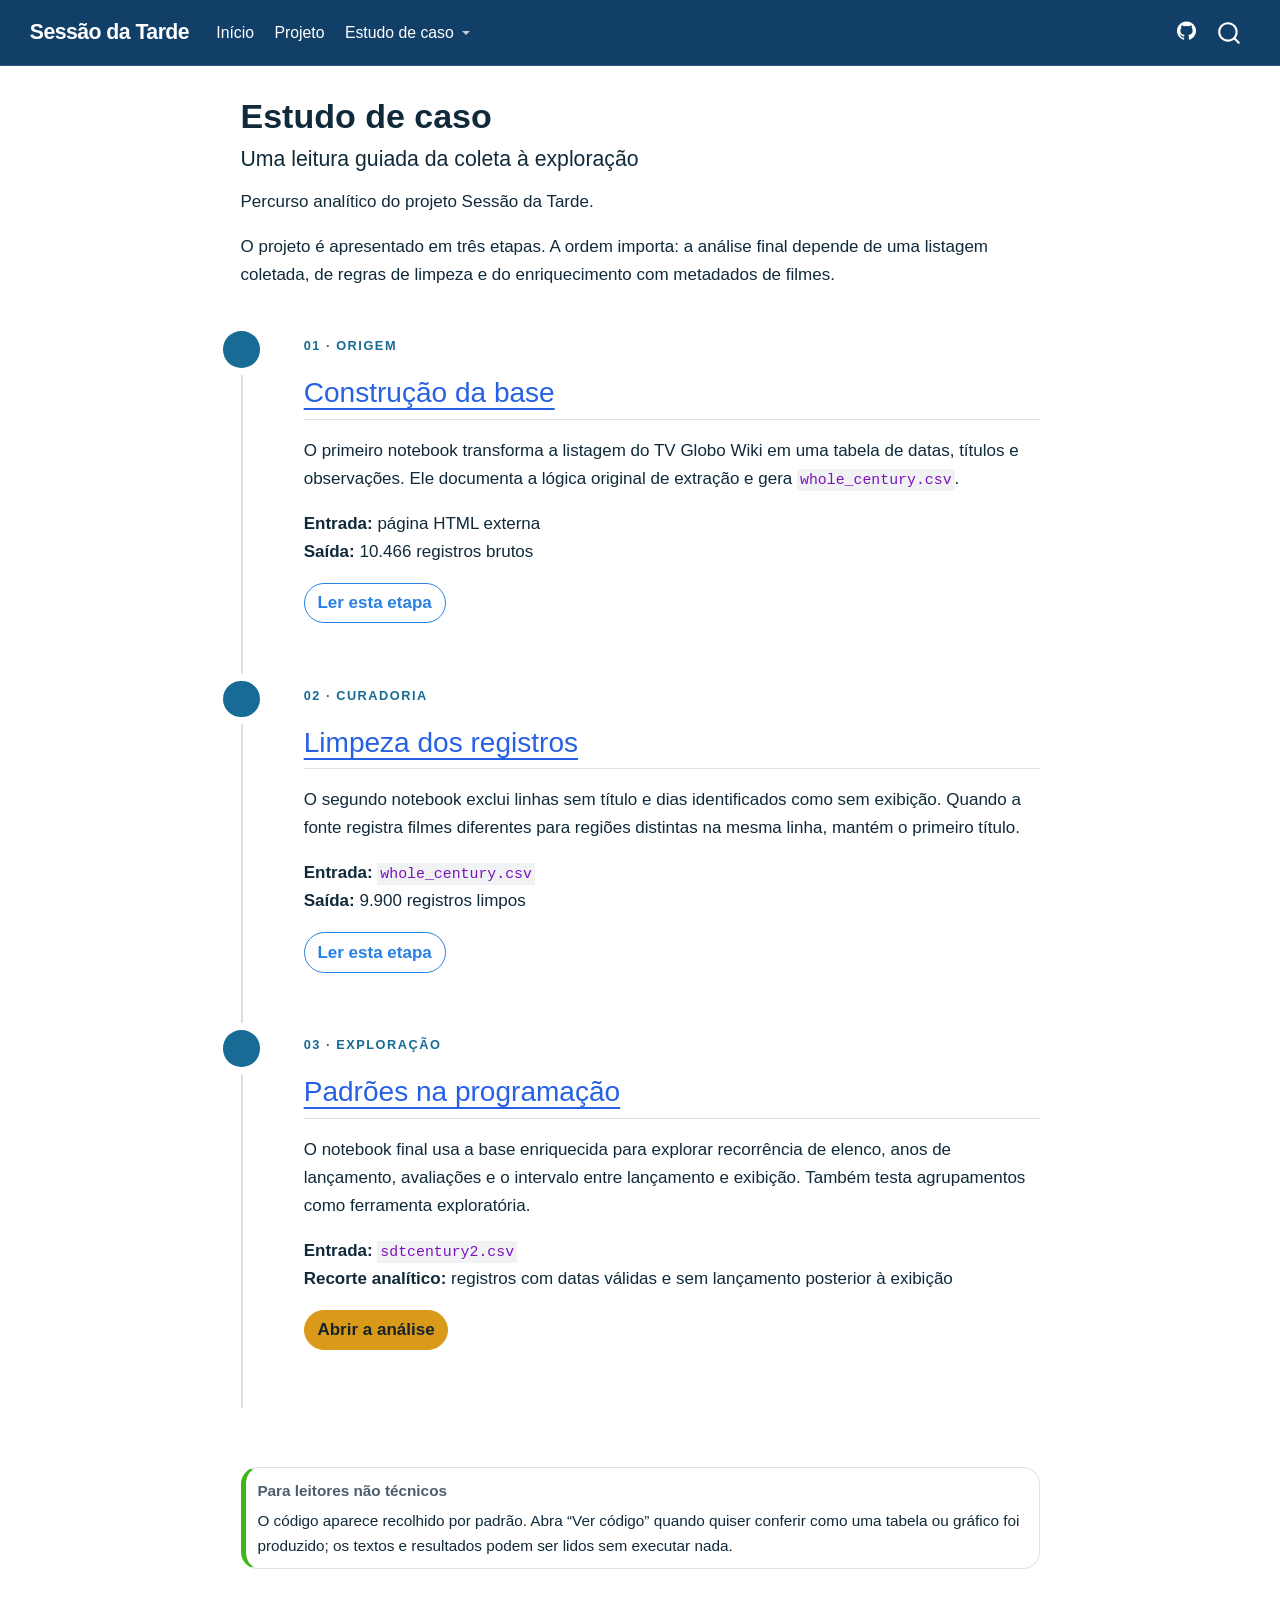
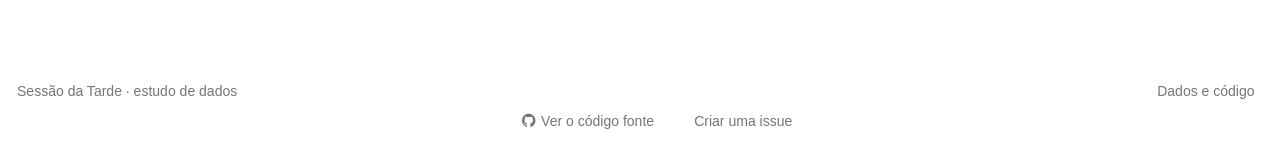
==== commit 5e3b8437: "Built site for gh-pages" ====
--- a/estudo.html
+++ b/estudo.html
@@ -45,7 +45,7 @@
 <link href="site_libs/quarto-html/quarto-syntax-highlighting-64a204ab8560d761af7679ceaba22944.css" rel="stylesheet" id="quarto-text-highlighting-styles">
 <script src="site_libs/bootstrap/bootstrap.min.js"></script>
 <link href="site_libs/bootstrap/bootstrap-icons.css" rel="stylesheet">
-<link href="site_libs/bootstrap/bootstrap-6888e683adfeb93c75aae6ca6e2d30ee.min.css" rel="stylesheet" append-hash="true" id="quarto-bootstrap" data-mode="light">
+<link href="site_libs/bootstrap/bootstrap-3a8c703fb520cc07f7eefc65bb59a90d.min.css" rel="stylesheet" append-hash="true" id="quarto-bootstrap" data-mode="light">
 <script id="quarto-search-options" type="application/json">{
   "location": "navbar",
   "copy-button": false,
--- a/styles.css
+++ b/styles.css
@@ -1,356 +1,675 @@
+/* Sessão da Tarde — editorial visual system */
 :root {
-  --sdt-ink: #142634;
-  --sdt-muted: #536776;
-  --sdt-navy: #123f68;
+  --sdt-ink: #102a3a;
+  --sdt-muted: #506877;
   --sdt-blue: #176b95;
-  --sdt-sky: #dceef6;
-  --sdt-gold: #e9ad2f;
-  --sdt-paper: #f7f5ef;
-  --sdt-line: #d8e0e5;
+  --sdt-blue-dark: #0f4f75;
+  --sdt-blue-soft: #dceef6;
+  --sdt-deep: #123f68;
+  --sdt-gold: #d99a19;
+  --sdt-sand: #f7f5ef;
+  --sdt-paper: #fcfcfa;
+  --sdt-surface: #f4f8fa;
+  --sdt-line: #d6e1e7;
   --sdt-white: #ffffff;
+  --sdt-sans: Inter, ui-sans-serif, -apple-system, BlinkMacSystemFont, "Segoe UI", sans-serif;
+  --sdt-display: var(--sdt-sans);
+  --sdt-content: 72rem;
+  --sdt-wide: 80rem;
+  --sdt-measure: 66ch;
   --sdt-radius: 1rem;
+}
+
+html {
+  scroll-behavior: smooth;
 }
 
 body {
   color: var(--sdt-ink);
-  background: #fcfcfa;
-  font-size: 1.03rem;
-  line-height: 1.68;
-}
-
-.navbar {
-  box-shadow: 0 1px 0 rgb(255 255 255 / 12%);
-}
-
-.navbar-brand {
-  font-weight: 750;
-  letter-spacing: -0.02em;
-}
-
-.navbar .nav-link {
-  font-weight: 600;
-}
-
-a {
-  text-underline-offset: 0.16em;
-  text-decoration-thickness: 0.08em;
-}
-
-a:focus-visible,
-.btn:focus-visible,
-.navbar-toggler:focus-visible {
-  outline: 3px solid var(--sdt-gold);
-  outline-offset: 3px;
-  box-shadow: none;
+  font-family: var(--sdt-sans);
+  line-height: 1.65;
+  text-rendering: optimizeLegibility;
+}
+
+#quarto-content {
+  overflow: clip;
+}
+
+body:has(.home-hero) #title-block-header {
+  display: none;
+}
+
+body:has(.home-hero) main.content {
+  padding-top: 0;
 }
 
 h1,
 h2,
-h3 {
+h3,
+.quarto-title .title {
   color: var(--sdt-ink);
+  font-family: var(--sdt-display);
+  font-weight: 650;
+  text-wrap: balance;
+}
+
+a {
+  text-underline-offset: 0.2em;
+  text-decoration-thickness: 0.08em;
+}
+
+a:focus-visible,
+.btn:focus-visible {
+  outline: 3px solid color-mix(in srgb, var(--sdt-gold) 72%, white);
+  outline-offset: 4px;
+}
+
+.navbar {
+  --bs-navbar-padding-y: 0.5rem;
+  border-bottom: 1px solid rgba(255, 255, 255, 0.12);
+  background: var(--sdt-deep) !important;
+}
+
+.navbar-brand {
+  font-weight: 760;
   letter-spacing: -0.025em;
 }
 
-h1 {
-  font-weight: 780;
-}
-
-h2 {
-  margin-top: 2.7rem;
-  font-weight: 730;
-}
-
-h3 {
-  font-weight: 680;
-}
-
-.quarto-title-block .quarto-title-banner,
-.quarto-title-block.default .quarto-title-meta {
-  padding-bottom: 0.5rem;
-}
-
-.quarto-title .subtitle {
-  color: var(--sdt-muted);
-  max-width: 48rem;
-}
-
-.hero {
-  background:
-    radial-gradient(circle at 8% 15%, rgb(255 255 255 / 9%) 0 5rem, transparent 5.1rem),
-    linear-gradient(125deg, #0d3457 0%, var(--sdt-navy) 58%, #175b82 100%);
-  color: var(--sdt-white);
-  padding: clamp(2.75rem, 7vw, 5.75rem) max(1.25rem, calc((100vw - 1180px) / 2));
-  margin-top: -1px;
-}
-
-.hero .grid {
-  align-items: center;
-  gap: 0;
-}
-
-.hero .g-col-lg-5 {
-  padding-left: clamp(1.5rem, 4vw, 3.75rem);
-}
-
-body:has(.hero) #title-block-header {
-  display: none;
-}
-
-.hero-copy {
-  max-width: 46rem;
-}
-
-.hero h1 {
-  color: var(--sdt-white);
-  font-size: clamp(2.6rem, 6vw, 5.1rem);
-  line-height: 0.98;
-  letter-spacing: -0.055em;
-  max-width: 11ch;
-  margin: 0.45rem 0 1.35rem;
-}
-
-.hero p {
-  font-size: clamp(1.06rem, 1.7vw, 1.24rem);
-  line-height: 1.6;
-  max-width: 42rem;
-  color: #e8f3f8;
-}
-
-.hero .eyebrow,
-.stage-number {
-  color: var(--sdt-gold);
-  font-size: 0.76rem;
-  font-weight: 800;
-  letter-spacing: 0.13em;
-}
-
-.hero-image {
-  display: block;
-  width: 100%;
-  max-height: 25rem;
-  object-fit: cover;
-  border-radius: calc(var(--sdt-radius) + 0.25rem);
-  border: 1px solid rgb(255 255 255 / 28%);
-  box-shadow: 0 1.5rem 3.5rem rgb(0 0 0 / 24%);
+.navbar .nav-link {
+  font-size: 0.93rem;
+}
+
+.navbar .navbar-brand,
+.navbar .navbar-title,
+.navbar .nav-link,
+.navbar .quarto-navbar-tools .quarto-navigation-tool {
+  color: var(--sdt-white) !important;
+}
+
+.navbar-toggler-icon,
+.navbar .aa-DetachedSearchButtonIcon {
+  filter: brightness(0) invert(1);
 }
 
 .btn {
   border-radius: 999px;
   font-weight: 700;
-  padding: 0.68rem 1.15rem;
-  text-decoration: none;
-}
-
-.hero .btn {
-  margin: 0.55rem 0.4rem 0 0;
 }
 
 .btn-primary {
   --bs-btn-bg: var(--sdt-gold);
   --bs-btn-border-color: var(--sdt-gold);
   --bs-btn-color: #18222a;
-  --bs-btn-hover-bg: #f4c253;
-  --bs-btn-hover-border-color: #f4c253;
+  --bs-btn-hover-bg: #f0b83f;
+  --bs-btn-hover-border-color: #f0b83f;
   --bs-btn-hover-color: #101820;
-}
-
-.btn-outline-primary {
-  --bs-btn-color: var(--sdt-navy);
-  --bs-btn-border-color: var(--sdt-navy);
-  --bs-btn-hover-bg: var(--sdt-navy);
-  --bs-btn-hover-border-color: var(--sdt-navy);
-}
-
-.hero .btn-outline-primary {
-  --bs-btn-color: #ffffff;
-  --bs-btn-border-color: rgb(255 255 255 / 65%);
-  --bs-btn-hover-bg: #ffffff;
-  --bs-btn-hover-border-color: #ffffff;
-  --bs-btn-hover-color: var(--sdt-navy);
-}
-
-.page-shell {
-  width: min(1120px, calc(100% - 2.5rem));
+  --bs-btn-active-bg: #f0b83f;
+  --bs-btn-active-border-color: #f0b83f;
+  --bs-btn-focus-shadow-rgb: 217, 154, 25;
+}
+
+/* Home: proposition and scope */
+.home-hero {
+  display: grid;
+  grid-template-areas:
+    "lead brief"
+    "scope scope";
+  grid-template-columns: minmax(0, 1.65fr) minmax(19rem, 0.72fr);
+  gap: clamp(3rem, 7vw, 7.5rem);
+  align-content: center;
+  width: 100vw;
+  min-height: calc(100svh - 3.9rem);
+  margin-left: calc(50% - 50vw);
+  padding:
+    clamp(5.5rem, 10vh, 8.5rem)
+    max(1.5rem, calc((100vw - var(--sdt-wide)) / 2))
+    clamp(2.5rem, 6vh, 4.5rem);
+  color: var(--sdt-white);
+  background:
+    radial-gradient(circle at 86% 8%, rgba(78, 167, 207, 0.2), transparent 31rem),
+    radial-gradient(circle at 5% 92%, rgba(217, 154, 25, 0.14), transparent 28rem),
+    linear-gradient(135deg, #0d3457 0%, var(--sdt-deep) 58%, #175b82 100%);
+}
+
+.hero-lead {
+  grid-area: lead;
+  align-self: end;
+}
+
+.eyebrow,
+.section-index,
+.scope-label,
+.note-label {
+  margin: 0 0 1.2rem;
+  color: var(--sdt-blue);
+  font-size: 0.75rem;
+  font-weight: 800;
+  letter-spacing: 0.15em;
+  line-height: 1.3;
+  text-transform: uppercase;
+}
+
+.home-hero .eyebrow {
+  color: var(--sdt-gold);
+}
+
+.home-hero h1 {
+  max-width: 11.8ch;
+  color: var(--sdt-white);
+  margin: 0;
+  font-size: clamp(3.6rem, 6.7vw, 7.1rem);
+  line-height: 0.91;
+  letter-spacing: -0.065em;
+}
+
+.hero-brief {
+  grid-area: brief;
+  align-self: end;
+  max-width: 34rem;
+  padding-bottom: 0.45rem;
+  color: #e3eff5;
+  font-size: clamp(1.05rem, 1.35vw, 1.22rem);
+  line-height: 1.7;
+}
+
+.hero-brief > p:first-child {
+  margin-bottom: 1.75rem;
+}
+
+.hero-actions {
+  display: block;
+}
+
+.hero-actions > p {
+  display: flex;
+  width: 100%;
+  margin: 0;
+  flex-direction: column;
+  gap: 0.8rem;
+  align-items: flex-start;
+}
+
+.hero-actions .btn {
+  padding: 0.82rem 1.25rem;
+  font-size: 0.96rem;
+}
+
+.hero-text-link {
+  color: var(--sdt-white);
+  font-size: 0.94rem;
+  font-weight: 750;
+  text-decoration: none;
+}
+
+.hero-text-link::after {
+  display: inline-block;
+  content: " →";
+  transition: transform 160ms ease;
+}
+
+.hero-text-link:hover::after {
+  transform: translateX(0.2rem);
+}
+
+.hero-scope {
+  grid-area: scope;
+  display: grid;
+  grid-template-columns: 0.85fr 1.05fr 1fr 1fr 1.7fr;
+  gap: clamp(1rem, 2.7vw, 2.5rem);
+  align-items: start;
+  margin-top: clamp(0.5rem, 2vh, 1.5rem);
+  padding-top: clamp(1.3rem, 3vh, 2.1rem);
+  border-top: 1px solid rgba(255, 255, 255, 0.28);
+}
+
+.scope-label {
+  margin: 0;
+  padding-top: 0.3rem;
+  color: #cfe1ea;
+}
+
+.scope-fact {
+  display: flex;
+  min-width: 0;
+  flex-direction: column;
+  gap: 0.22rem;
+}
+
+.scope-fact > p {
+  display: flex;
+  margin: 0;
+  flex-direction: column;
+  gap: 0.22rem;
+}
+
+.scope-value {
+  color: var(--sdt-white);
+  font-family: var(--sdt-display);
+  font-size: clamp(1.35rem, 2.2vw, 2rem);
+  font-weight: 650;
+  letter-spacing: -0.035em;
+  line-height: 1.1;
+}
+
+.scope-description {
+  max-width: 20ch;
+  color: #cfe1ea;
+  font-size: 0.78rem;
+  line-height: 1.35;
+}
+
+.scope-path {
+  display: flex;
+  min-width: 0;
+  margin: 0;
+  padding: 0.45rem 0 0;
+  align-items: center;
+  justify-content: flex-end;
+  list-style: none;
+  color: var(--sdt-gold);
+  font-size: 0.73rem;
+  font-weight: 800;
+  letter-spacing: 0.06em;
+  text-transform: uppercase;
+}
+
+.scope-path li {
+  display: flex;
+  align-items: center;
+  white-space: nowrap;
+}
+
+.scope-path li + li::before {
+  width: clamp(1.4rem, 2.5vw, 2.6rem);
+  height: 1px;
+  margin: 0 0.55rem;
+  background: rgba(255, 255, 255, 0.35);
+  content: "";
+}
+
+/* Home: editorial chapters */
+.home-chapter,
+.provenance-section {
+  display: grid;
+  grid-template-columns: minmax(17rem, 0.82fr) minmax(0, 1.18fr);
+  gap: clamp(3rem, 9vw, 8.5rem);
+  width: min(var(--sdt-content), calc(100% - 3rem));
   margin: 0 auto;
-  padding: 1rem 0 4rem;
-}
-
-.page-shell > h2 {
-  max-width: 26ch;
-  font-size: clamp(1.8rem, 3vw, 2.5rem);
-}
-
-.page-shell > p {
-  max-width: 49rem;
-}
-
-.stats-strip {
+  padding: clamp(6rem, 11vw, 10rem) 0;
+}
+
+.chapter-heading h2,
+.context-heading h2,
+.journey-heading h2,
+.provenance-heading h2 {
+  margin: 0;
+  font-size: clamp(2.55rem, 5vw, 4.8rem);
+  line-height: 0.98;
+  letter-spacing: -0.05em;
+}
+
+.chapter-heading h2 {
+  max-width: 10.8ch;
+}
+
+.chapter-copy {
+  max-width: var(--sdt-measure);
+  padding-top: 2.6rem;
+  color: var(--sdt-muted);
+  font-size: clamp(1.06rem, 1.25vw, 1.17rem);
+  line-height: 1.82;
+}
+
+.chapter-copy p {
+  margin-bottom: 1.35rem;
+}
+
+.chapter-copy strong {
+  color: var(--sdt-ink);
+  font-weight: 720;
+}
+
+/* Home: source context */
+.context-section {
+  width: 100vw;
+  margin-left: calc(50% - 50vw);
+  padding: clamp(6rem, 10vw, 9rem) max(1.5rem, calc((100vw - var(--sdt-content)) / 2));
+  color: var(--sdt-muted);
+  background:
+    radial-gradient(circle at 92% 14%, rgba(23, 107, 149, 0.12), transparent 26rem),
+    linear-gradient(145deg, #eef7fb 0%, var(--sdt-blue-soft) 100%);
+}
+
+.context-inner {
   display: grid;
-  grid-template-columns: repeat(4, minmax(0, 1fr));
-  margin: -1.65rem 0 4rem;
-  background: var(--sdt-white);
+  grid-template-columns: minmax(17rem, 0.82fr) minmax(0, 1.18fr);
+  column-gap: clamp(3rem, 9vw, 8.5rem);
+}
+
+.context-section .section-index {
+  color: var(--sdt-blue);
+}
+
+.context-heading h2 {
+  max-width: 10.5ch;
+  color: var(--sdt-ink);
+}
+
+.context-copy {
+  max-width: var(--sdt-measure);
+  padding-top: 2.6rem;
+  font-size: clamp(1.05rem, 1.2vw, 1.15rem);
+  line-height: 1.8;
+}
+
+.context-visual {
+  grid-column: 1;
+  align-self: start;
+  margin-top: 2rem;
+}
+
+.context-visual > p {
+  margin: 0;
+}
+
+.context-image {
+  display: block;
+  width: 100%;
+  max-height: 15.5rem;
+  object-fit: cover;
+  border: 1px solid rgba(18, 63, 104, 0.2);
+  border-radius: var(--sdt-radius);
+  filter: saturate(0.9);
+}
+
+.context-roles {
+  display: grid;
+  grid-column: 2;
+  grid-template-columns: repeat(2, 1fr);
+  margin-top: 1.8rem;
+  border-top: 1px solid rgba(18, 63, 104, 0.22);
+  border-bottom: 1px solid rgba(18, 63, 104, 0.22);
+}
+
+.context-role {
+  padding: 1.8rem 2rem 1.8rem 0;
+}
+
+.context-role + .context-role {
+  padding-right: 0;
+  padding-left: 2rem;
+  border-left: 1px solid rgba(18, 63, 104, 0.22);
+}
+
+.role-number {
+  color: var(--sdt-blue);
+  font-size: 0.72rem;
+  font-weight: 800;
+  letter-spacing: 0.14em;
+}
+
+.context-role h3 {
+  margin: 0.55rem 0 0.65rem;
+  color: var(--sdt-ink);
+  font-family: var(--sdt-sans);
+  font-size: 1.03rem;
+  font-weight: 750;
+}
+
+.context-role p {
+  margin: 0;
+  font-size: 0.9rem;
+  line-height: 1.55;
+}
+
+.context-link-wrap {
+  grid-column: 2;
+  margin: 1.65rem 0 0;
+}
+
+.context-link {
+  color: var(--sdt-blue-dark);
+  font-size: 0.92rem;
+  font-weight: 750;
+  text-decoration-color: rgba(15, 79, 117, 0.42);
+}
+
+.context-link:hover {
+  color: var(--sdt-blue);
+}
+
+.interpretation-note {
+  display: grid;
+  grid-column: 1 / -1;
+  grid-template-columns: minmax(17rem, 0.82fr) minmax(0, 1.18fr);
+  gap: clamp(3rem, 9vw, 8.5rem);
+  margin-top: clamp(4rem, 7vw, 6.5rem);
+  padding-top: 1.8rem;
+  border-top: 1px solid rgba(18, 63, 104, 0.28);
+  font-size: 0.92rem;
+  line-height: 1.72;
+}
+
+.interpretation-note .note-label {
+  margin: 0;
+  color: var(--sdt-blue);
+}
+
+.interpretation-note > p:last-child {
+  max-width: var(--sdt-measure);
+  margin: 0;
+}
+
+/* Home: analytical journey */
+.journey-section {
+  width: 100vw;
+  margin-left: calc(50% - 50vw);
+  padding: clamp(6rem, 11vw, 10rem) max(1.5rem, calc((100vw - var(--sdt-content)) / 2));
+  background: var(--sdt-sand);
+}
+
+.journey-inner {
+  display: grid;
+  grid-template-columns: minmax(17rem, 0.82fr) minmax(0, 1.18fr);
+  column-gap: clamp(3rem, 9vw, 8.5rem);
+}
+
+.journey-heading h2 {
+  max-width: 10.5ch;
+}
+
+.journey-intro {
+  max-width: 40rem;
+  padding-top: 2.6rem;
+  color: var(--sdt-muted);
+  font-size: 1.08rem;
+  line-height: 1.75;
+}
+
+.journey-list {
+  grid-column: 1 / -1;
+  margin-top: clamp(3.5rem, 7vw, 6rem);
+  border-bottom: 1px solid color-mix(in srgb, var(--sdt-ink) 22%, transparent);
+}
+
+.journey-step {
+  display: grid;
+  grid-template-columns: 6.5rem minmax(0, 1fr);
+  gap: clamp(1rem, 3vw, 2.8rem);
+  align-items: center;
+  min-height: 8.5rem;
+  padding: 1.6rem 0;
+  border-top: 1px solid color-mix(in srgb, var(--sdt-ink) 22%, transparent);
+  transition: padding 180ms ease, background-color 180ms ease;
+}
+
+.journey-step:has(a:hover) {
+  padding-right: 0.8rem;
+  padding-left: 0.8rem;
+  background: color-mix(in srgb, white 38%, transparent);
+}
+
+.journey-number {
+  color: var(--sdt-blue);
+  font-size: 0.77rem;
+  font-weight: 850;
+  letter-spacing: 0.12em;
+}
+
+.journey-step > p {
+  margin: 0;
+}
+
+.journey-step > section {
+  display: grid;
+  grid-template-columns: minmax(13rem, 0.8fr) minmax(18rem, 1.25fr) auto;
+  gap: clamp(1rem, 3vw, 2.8rem);
+  align-items: center;
+}
+
+.journey-step > section > p {
+  margin: 0;
+}
+
+.journey-step h3 {
+  margin: 0;
+  font-family: var(--sdt-display);
+  font-size: clamp(1.4rem, 2.3vw, 2rem);
+  letter-spacing: -0.025em;
+}
+
+.journey-step h3 a {
+  color: var(--sdt-ink);
+  text-decoration: none;
+}
+
+.journey-description {
+  max-width: 40ch;
+  color: var(--sdt-muted);
+  font-size: 0.94rem;
+  line-height: 1.55;
+}
+
+.journey-action {
+  color: var(--sdt-blue-dark);
+  font-size: 0.82rem;
+  font-weight: 800;
+  text-decoration: none;
+  white-space: nowrap;
+}
+
+.journey-inner > p:has(> .journey-overview) {
+  grid-column: 1 / -1;
+  justify-self: end;
+  margin: 1.7rem 0 0;
+}
+
+.journey-overview {
+  color: var(--sdt-blue-dark);
+  font-size: 0.9rem;
+  font-weight: 750;
+}
+
+/* Home: provenance */
+.provenance-section {
+  padding-top: clamp(5.5rem, 9vw, 8rem);
+  padding-bottom: clamp(5.5rem, 9vw, 8rem);
+}
+
+.provenance-heading h2 {
+  max-width: 9.5ch;
+  font-size: clamp(2.3rem, 4vw, 3.8rem);
+}
+
+.provenance-copy {
+  max-width: 42rem;
+  padding-top: 2.4rem;
+  color: var(--sdt-muted);
+  font-size: 1.02rem;
+  line-height: 1.75;
+}
+
+.provenance-copy a {
+  color: var(--sdt-blue-dark);
+  font-weight: 750;
+}
+
+/* Case-study timeline and long-form pages */
+.study-path {
+  margin: 2.5rem 0 3.5rem;
+  padding-left: 1.5rem;
+  border-left: 2px solid var(--sdt-line);
+}
+
+.path-step {
+  position: relative;
+  padding: 0 0 2.4rem 2.1rem;
+}
+
+.path-step::before {
+  position: absolute;
+  left: -2.64rem;
+  width: 2.15rem;
+  height: 2.15rem;
+  border-radius: 50%;
+  background: var(--sdt-blue);
+  box-shadow: 0 0 0 0.42rem var(--bs-body-bg);
+  content: "";
+}
+
+.path-step h2 {
+  margin-top: 0;
+}
+
+.path-step .stage-number {
+  color: var(--sdt-blue);
+  font-size: 0.75rem;
+  font-weight: 800;
+  letter-spacing: 0.12em;
+}
+
+.callout {
+  border-radius: var(--sdt-radius);
+}
+
+.cell-output-stdout pre,
+.cell-output-stderr pre {
+  max-height: 24rem;
+  overflow: auto;
+}
+
+.cell-output-display {
+  overflow-x: auto;
+}
+
+.cell-output-display img {
+  height: auto;
+  border-radius: var(--sdt-radius);
+}
+
+div.sourceCode {
   border: 1px solid var(--sdt-line);
   border-radius: var(--sdt-radius);
-  box-shadow: 0 1rem 2.75rem rgb(18 63 104 / 9%);
-  overflow: hidden;
-}
-
-.stat {
-  padding: 1.35rem 1.45rem;
-}
-
-.stat + .stat {
-  border-left: 1px solid var(--sdt-line);
-}
-
-.stat strong {
-  display: block;
-  color: var(--sdt-navy);
-  font-size: clamp(1.45rem, 3vw, 2rem);
-  line-height: 1.1;
-  font-variant-numeric: tabular-nums;
-}
-
-.stat span {
-  display: block;
-  color: var(--sdt-muted);
-  font-size: 0.88rem;
-  line-height: 1.35;
-  margin-top: 0.35rem;
-}
-
-.question-grid,
-.stage-grid {
-  display: grid;
-  grid-template-columns: repeat(3, minmax(0, 1fr));
-  gap: 1rem;
-  margin: 1.6rem 0 3.8rem;
-}
-
-.question-card,
-.stage-card,
-.path-step {
-  border: 1px solid var(--sdt-line);
-  border-radius: var(--sdt-radius);
-  background: var(--sdt-white);
-}
-
-.question-card {
-  padding: 1.35rem 1.45rem;
-  border-top: 4px solid var(--sdt-gold);
-}
-
-.question-card h3,
-.stage-card h3 {
-  margin-top: 0.15rem;
-}
-
-.question-card p,
-.stage-card p,
-.path-step p {
-  color: var(--sdt-muted);
-}
-
-.stage-card {
-  padding: 1.5rem;
-  transition: border-color 160ms ease, transform 160ms ease, box-shadow 160ms ease;
-}
-
-.stage-card:hover {
-  transform: translateY(-3px);
-  border-color: #a9c3d2;
-  box-shadow: 0 0.8rem 2rem rgb(18 63 104 / 8%);
-}
-
-.stage-card-featured {
-  background: var(--sdt-navy);
-  border-color: var(--sdt-navy);
-}
-
-.stage-card-featured h3,
-.stage-card-featured h3 a,
-.stage-card-featured .card-link {
-  color: #ffffff;
-}
-
-.stage-card-featured p {
-  color: #dcebf3;
-}
-
-.stage-card h3 a,
-.card-link {
-  color: var(--sdt-navy);
-  font-weight: 750;
-  text-decoration: none;
-}
-
-.card-link:hover,
-.stage-card h3 a:hover {
-  text-decoration: underline;
-}
-
-.callout {
-  border-radius: 0.8rem;
-  margin: 2.4rem 0;
-}
-
-.study-path {
-  border-left: 2px solid #bfd3de;
-  margin: 2.2rem 0 3rem 0.8rem;
-  padding-left: clamp(1rem, 4vw, 2.4rem);
-}
-
-.path-step {
-  position: relative;
-  padding: clamp(1.35rem, 3vw, 2rem);
-  margin-bottom: 1.25rem;
-}
-
-.path-step::before {
-  content: "";
-  position: absolute;
-  width: 0.9rem;
-  height: 0.9rem;
-  left: calc(-1 * clamp(1rem, 4vw, 2.4rem) - 0.51rem);
-  top: 2rem;
-  border: 3px solid #fcfcfa;
-  border-radius: 50%;
-  background: var(--sdt-blue);
-}
-
-.path-step h2 {
-  margin-top: 0.35rem;
-}
-
-.path-step-featured {
-  border-color: #9ebdcb;
-  box-shadow: 0 0.8rem 2rem rgb(18 63 104 / 7%);
+}
+
+.code-fold summary {
+  color: var(--sdt-blue-dark);
+  font-weight: 700;
 }
 
 table {
   font-size: 0.94rem;
 }
 
+main.content section > table {
+  display: block;
+  max-width: 100%;
+  overflow-x: auto;
+  -webkit-overflow-scrolling: touch;
+}
+
 .table > thead {
-  border-bottom: 2px solid var(--sdt-navy);
-}
-
-.cell-output-display {
-  overflow-x: auto;
-}
-
-.cell-output img {
-  border-radius: 0.45rem;
-}
-
-div.sourceCode {
-  border: 1px solid var(--sdt-line);
-  border-radius: 0.6rem;
-}
-
-.code-fold summary {
-  color: var(--sdt-navy);
-  font-weight: 700;
+  border-bottom: 2px solid var(--sdt-blue-dark);
 }
 
 #quarto-margin-sidebar .toc-active .nav-link.active {
@@ -359,7 +678,7 @@
 }
 
 .nav-page .nav-page-text {
-  color: var(--sdt-navy);
+  color: var(--sdt-blue-dark);
   font-weight: 700;
 }
 
@@ -368,75 +687,285 @@
   color: var(--sdt-muted);
 }
 
-@media (max-width: 991.98px) {
-  .hero {
-    padding-top: 3.25rem;
-  }
-
-  .hero h1 {
-    max-width: 13ch;
-  }
-
-  .hero .g-col-lg-5 {
-    padding-left: 0;
-    margin-top: 2rem;
-  }
-
-  .hero-image {
-    max-height: 19rem;
-  }
-
-  .stats-strip {
-    grid-template-columns: repeat(2, minmax(0, 1fr));
-  }
-
-  .stat:nth-child(3) {
+/* Laptop */
+@media (max-width: 1080px) {
+  .home-hero {
+    gap: 3.5rem;
+  }
+
+  .hero-scope {
+    grid-template-columns: 0.8fr repeat(3, 1fr);
+  }
+
+  .scope-path {
+    grid-column: 2 / -1;
+    justify-content: flex-start;
+    padding-top: 0.2rem;
+  }
+
+  .journey-step {
+    grid-template-columns: 5rem minmax(0, 1fr);
+  }
+
+  .journey-step > section {
+    grid-template-columns: minmax(11rem, 0.8fr) minmax(14rem, 1.15fr) auto;
+    gap: 1.3rem;
+  }
+}
+
+/* Tablet */
+@media (max-width: 820px) {
+  .home-hero {
+    grid-template-areas:
+      "lead"
+      "brief"
+      "scope";
+    grid-template-columns: 1fr;
+    gap: 2.5rem;
+    min-height: auto;
+    padding-top: 5.5rem;
+  }
+
+  .home-hero h1 {
+    max-width: 12ch;
+    font-size: clamp(3.4rem, 11vw, 5.4rem);
+  }
+
+  .hero-brief {
+    max-width: 39rem;
+    padding: 0;
+  }
+
+  .hero-scope {
+    grid-template-columns: repeat(3, 1fr);
+    gap: 1.35rem;
+  }
+
+  .scope-label,
+  .scope-path {
+    grid-column: 1 / -1;
+  }
+
+  .scope-path {
+    justify-content: flex-start;
+  }
+
+  .home-chapter,
+  .provenance-section,
+  .context-inner,
+  .journey-inner {
+    grid-template-columns: 1fr;
+    gap: 0;
+  }
+
+  .chapter-heading h2,
+  .context-heading h2,
+  .journey-heading h2 {
+    max-width: 12ch;
+  }
+
+  .chapter-copy,
+  .context-copy,
+  .journey-intro,
+  .provenance-copy {
+    padding-top: 2rem;
+  }
+
+  .context-visual,
+  .context-roles,
+  .context-link-wrap {
+    grid-column: 1;
+  }
+
+  .context-visual {
+    max-width: 36rem;
+  }
+
+  .interpretation-note {
+    grid-template-columns: 1fr;
+    gap: 0.9rem;
+  }
+
+  .journey-list,
+  .journey-inner > p:has(> .journey-overview) {
+    grid-column: 1;
+  }
+
+  .journey-step {
+    grid-template-columns: 4.7rem minmax(0, 1fr);
+  }
+
+  .journey-step > section {
+    grid-template-columns: minmax(10rem, 0.85fr) minmax(12rem, 1fr);
+  }
+
+  .journey-step > section > p:last-child {
+    grid-column: 1 / -1;
+  }
+}
+
+/* Mobile */
+@media (max-width: 560px) {
+  .home-hero {
+    gap: 2rem;
+    padding: 4.2rem 1.15rem 2.6rem;
+  }
+
+  .eyebrow {
+    margin-bottom: 0.9rem;
+    font-size: 0.68rem;
+  }
+
+  .home-hero h1 {
+    max-width: 11ch;
+    font-size: clamp(3rem, 14vw, 4.25rem);
+    line-height: 0.93;
+  }
+
+  .hero-brief {
+    font-size: 1rem;
+    line-height: 1.65;
+  }
+
+  .hero-actions > p {
+    align-items: stretch;
+  }
+
+  .hero-actions .btn {
+    width: 100%;
+  }
+
+  .hero-text-link {
+    align-self: center;
+    padding: 0.35rem;
+  }
+
+  .hero-scope {
+    grid-template-columns: repeat(2, 1fr);
+    gap: 0;
+    margin-top: 0.65rem;
+    padding-top: 1.1rem;
+  }
+
+  .scope-label {
+    margin-bottom: 1rem;
+  }
+
+  .scope-fact {
+    min-height: 5.4rem;
+    padding: 0.85rem 0.75rem 0.85rem 0;
+    border-top: 1px solid rgba(255, 255, 255, 0.2);
+  }
+
+  .scope-fact:nth-of-type(1) {
+    grid-column: 1 / -1;
+  }
+
+  .scope-fact:nth-of-type(3) {
+    padding-left: 0.85rem;
+    border-left: 1px solid rgba(255, 255, 255, 0.2);
+  }
+
+  .scope-value {
+    font-size: 1.42rem;
+  }
+
+  .scope-path {
+    justify-content: flex-start;
+    padding-top: 1.1rem;
+    overflow: hidden;
+    font-size: 0.62rem;
+    letter-spacing: 0.035em;
+  }
+
+  .scope-path li + li::before {
+    width: 1rem;
+    margin: 0 0.4rem;
+  }
+
+  .home-chapter,
+  .provenance-section {
+    width: calc(100% - 2.3rem);
+    padding: 5.2rem 0;
+  }
+
+  .context-section,
+  .journey-section {
+    padding: 5.2rem 1.15rem;
+  }
+
+  .chapter-heading h2,
+  .context-heading h2,
+  .journey-heading h2 {
+    font-size: clamp(2.45rem, 12vw, 3.45rem);
+  }
+
+  .chapter-copy,
+  .context-copy,
+  .journey-intro {
+    font-size: 1rem;
+  }
+
+  .context-image {
+    max-height: 12rem;
+  }
+
+  .context-roles {
+    grid-template-columns: 1fr;
+  }
+
+  .context-role,
+  .context-role + .context-role {
+    padding: 1.4rem 0;
+  }
+
+  .context-role + .context-role {
+    border-top: 1px solid rgba(18, 63, 104, 0.22);
     border-left: 0;
-    border-top: 1px solid var(--sdt-line);
-  }
-
-  .stat:nth-child(4) {
-    border-top: 1px solid var(--sdt-line);
-  }
-
-  .question-grid,
-  .stage-grid {
-    grid-template-columns: 1fr;
-  }
-}
-
-@media (max-width: 575.98px) {
-  body {
-    font-size: 1rem;
-  }
-
-  .hero {
-    padding: 2.5rem 1rem 3.25rem;
-  }
-
-  .hero h1 {
-    font-size: clamp(2.35rem, 13vw, 3.35rem);
-  }
-
-  .hero .btn {
+  }
+
+  .interpretation-note {
+    margin-top: 4rem;
+  }
+
+  .journey-list {
+    margin-top: 3.4rem;
+  }
+
+  .journey-step {
+    grid-template-columns: 4rem minmax(0, 1fr);
+    gap: 0.5rem 0.85rem;
+    min-height: 0;
+    padding: 1.6rem 0;
+  }
+
+  .journey-step > p {
+    grid-row: 1;
+  }
+
+  .journey-step > section {
     display: block;
-    width: 100%;
-    margin-right: 0;
-  }
-
-  .page-shell {
-    width: min(100% - 2rem, 1120px);
-  }
-
-  .stats-strip {
-    grid-template-columns: 1fr;
-    margin-top: -1.25rem;
-  }
-
-  .stat + .stat,
-  .stat:nth-child(3) {
-    border-left: 0;
-    border-top: 1px solid var(--sdt-line);
+  }
+
+  .journey-step > section > p {
+    margin-top: 0.25rem;
+  }
+
+  .journey-step > section > p:last-child {
+    margin-top: 0.8rem;
+  }
+
+  .journey-step h3 {
+    font-size: 1.55rem;
+  }
+
+  .journey-inner > p:has(> .journey-overview) {
+    justify-self: start;
+  }
+
+  .provenance-heading h2 {
+    max-width: 12ch;
+    font-size: clamp(2.35rem, 11vw, 3rem);
   }
 }
 
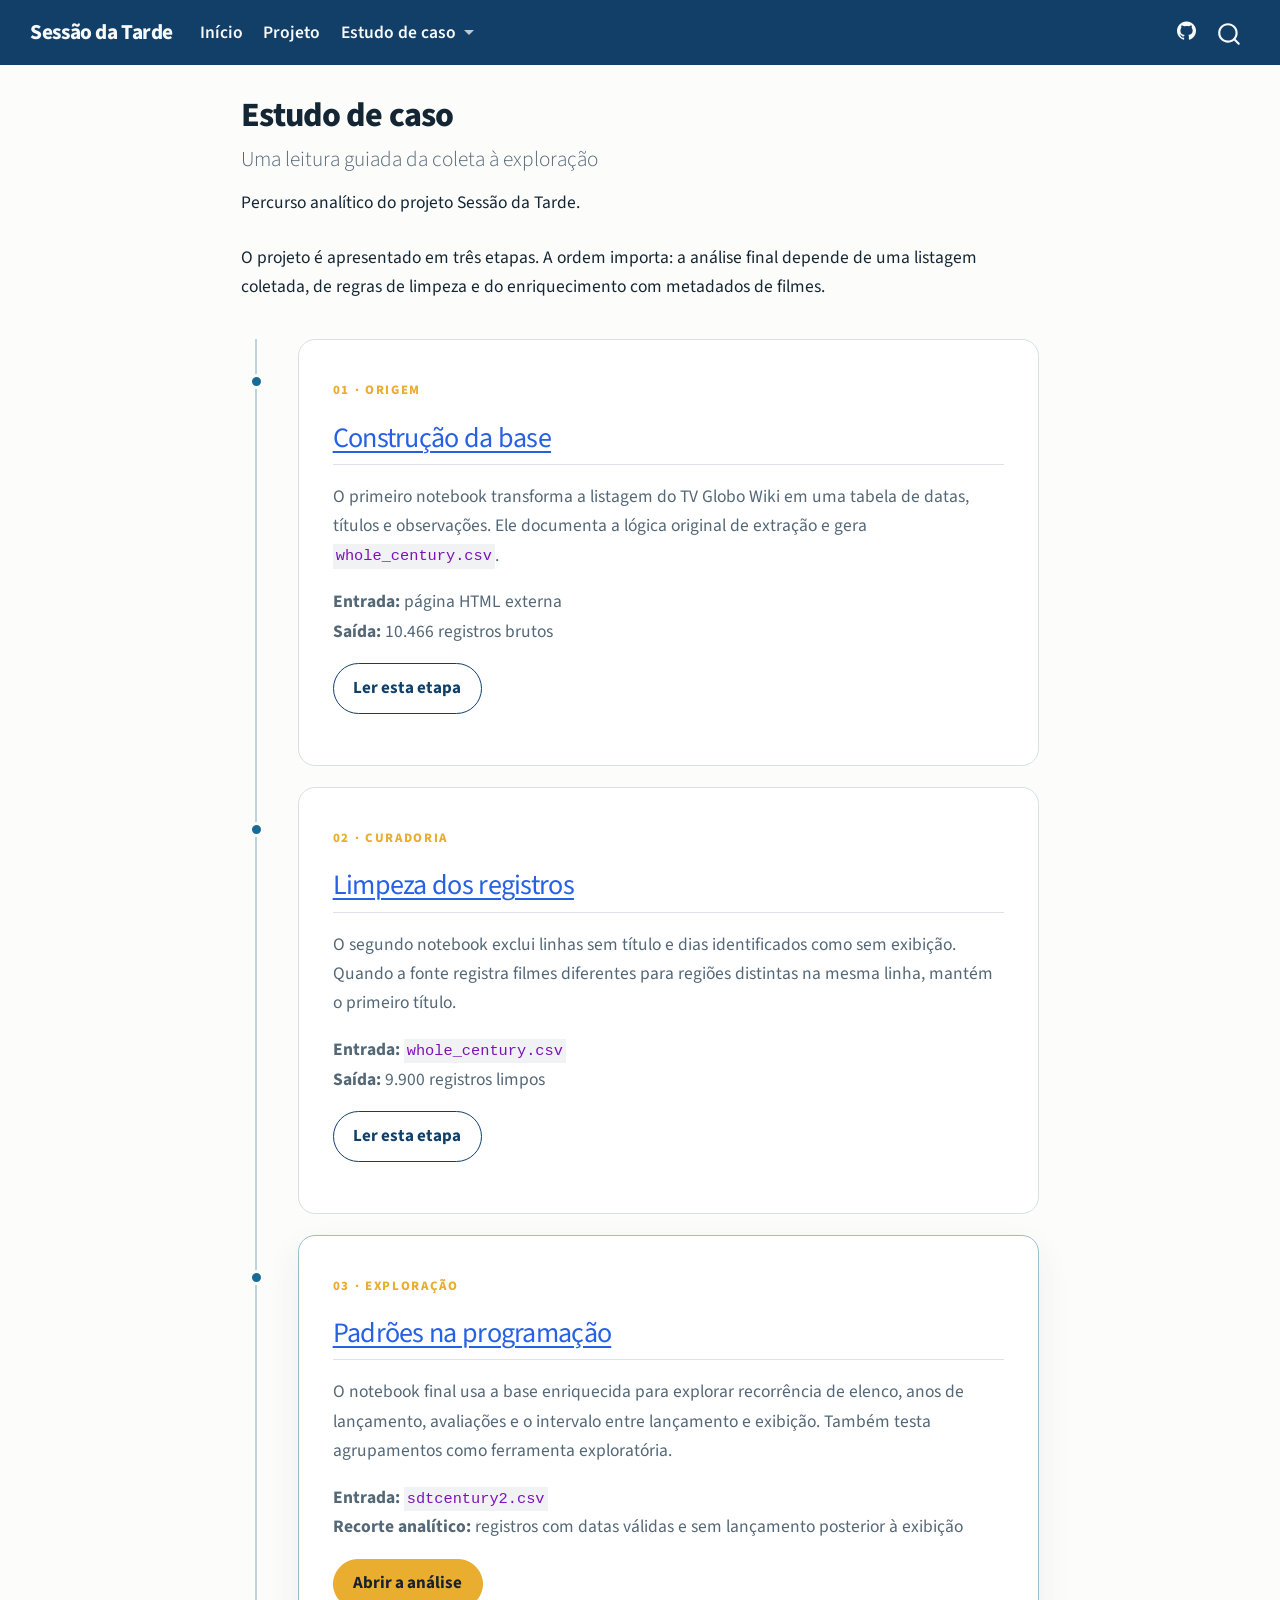
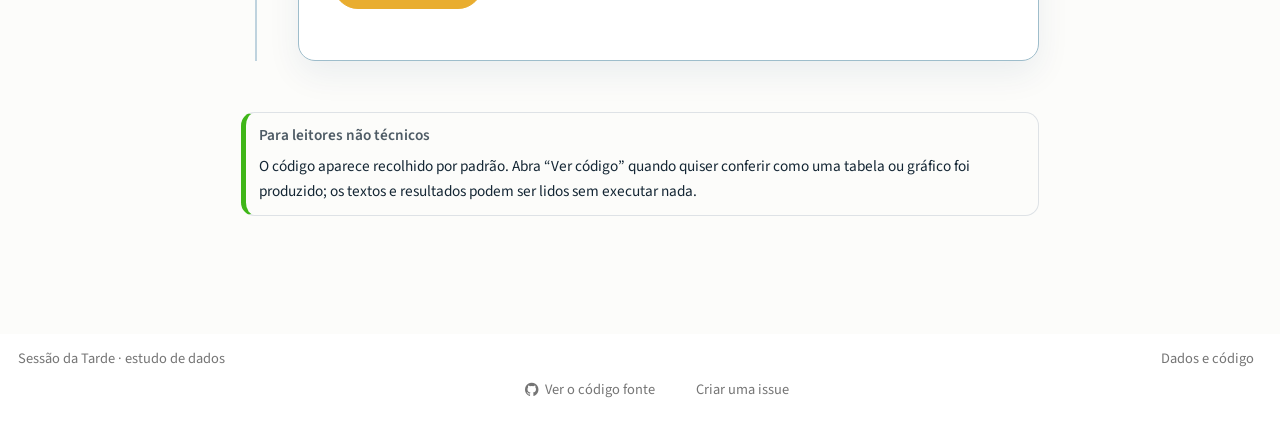
==== commit 3c4a963c: "Built site for gh-pages" ====
--- a/estudo.html
+++ b/estudo.html
@@ -36,6 +36,7 @@
 <script src="site_libs/quarto-search/fuse.min.js"></script>
 <script src="site_libs/quarto-search/quarto-search.js"></script>
 <meta name="quarto:offset" content="./">
+<link href="./img/sessaodatarde.jpeg" rel="icon" type="image/jpeg">
 <script src="site_libs/quarto-html/quarto.js" type="module"></script>
 <script src="site_libs/quarto-html/tabsets/tabsets.js" type="module"></script>
 <script src="site_libs/quarto-html/popper.min.js"></script>
@@ -45,7 +46,7 @@
 <link href="site_libs/quarto-html/quarto-syntax-highlighting-64a204ab8560d761af7679ceaba22944.css" rel="stylesheet" id="quarto-text-highlighting-styles">
 <script src="site_libs/bootstrap/bootstrap.min.js"></script>
 <link href="site_libs/bootstrap/bootstrap-icons.css" rel="stylesheet">
-<link href="site_libs/bootstrap/bootstrap-3a8c703fb520cc07f7eefc65bb59a90d.min.css" rel="stylesheet" append-hash="true" id="quarto-bootstrap" data-mode="light">
+<link href="site_libs/bootstrap/bootstrap-bb5623517c2008e3c87e80b6f78b0999.min.css" rel="stylesheet" append-hash="true" id="quarto-bootstrap" data-mode="light">
 <script id="quarto-search-options" type="application/json">{
   "location": "navbar",
   "copy-button": false,
--- a/styles.css
+++ b/styles.css
@@ -1,675 +1,356 @@
-/* Sessão da Tarde — editorial visual system */
 :root {
-  --sdt-ink: #102a3a;
-  --sdt-muted: #506877;
+  --sdt-ink: #142634;
+  --sdt-muted: #536776;
+  --sdt-navy: #123f68;
   --sdt-blue: #176b95;
-  --sdt-blue-dark: #0f4f75;
-  --sdt-blue-soft: #dceef6;
-  --sdt-deep: #123f68;
-  --sdt-gold: #d99a19;
-  --sdt-sand: #f7f5ef;
-  --sdt-paper: #fcfcfa;
-  --sdt-surface: #f4f8fa;
-  --sdt-line: #d6e1e7;
+  --sdt-sky: #dceef6;
+  --sdt-gold: #e9ad2f;
+  --sdt-paper: #f7f5ef;
+  --sdt-line: #d8e0e5;
   --sdt-white: #ffffff;
-  --sdt-sans: Inter, ui-sans-serif, -apple-system, BlinkMacSystemFont, "Segoe UI", sans-serif;
-  --sdt-display: var(--sdt-sans);
-  --sdt-content: 72rem;
-  --sdt-wide: 80rem;
-  --sdt-measure: 66ch;
   --sdt-radius: 1rem;
-}
-
-html {
-  scroll-behavior: smooth;
 }
 
 body {
   color: var(--sdt-ink);
-  font-family: var(--sdt-sans);
-  line-height: 1.65;
-  text-rendering: optimizeLegibility;
-}
-
-#quarto-content {
-  overflow: clip;
-}
-
-body:has(.home-hero) #title-block-header {
-  display: none;
-}
-
-body:has(.home-hero) main.content {
-  padding-top: 0;
+  background: #fcfcfa;
+  font-size: 1.03rem;
+  line-height: 1.68;
+}
+
+.navbar {
+  box-shadow: 0 1px 0 rgb(255 255 255 / 12%);
+}
+
+.navbar-brand {
+  font-weight: 750;
+  letter-spacing: -0.02em;
+}
+
+.navbar .nav-link {
+  font-weight: 600;
+}
+
+a {
+  text-underline-offset: 0.16em;
+  text-decoration-thickness: 0.08em;
+}
+
+a:focus-visible,
+.btn:focus-visible,
+.navbar-toggler:focus-visible {
+  outline: 3px solid var(--sdt-gold);
+  outline-offset: 3px;
+  box-shadow: none;
 }
 
 h1,
 h2,
-h3,
-.quarto-title .title {
+h3 {
   color: var(--sdt-ink);
-  font-family: var(--sdt-display);
-  font-weight: 650;
-  text-wrap: balance;
-}
-
-a {
-  text-underline-offset: 0.2em;
-  text-decoration-thickness: 0.08em;
-}
-
-a:focus-visible,
-.btn:focus-visible {
-  outline: 3px solid color-mix(in srgb, var(--sdt-gold) 72%, white);
-  outline-offset: 4px;
-}
-
-.navbar {
-  --bs-navbar-padding-y: 0.5rem;
-  border-bottom: 1px solid rgba(255, 255, 255, 0.12);
-  background: var(--sdt-deep) !important;
-}
-
-.navbar-brand {
-  font-weight: 760;
   letter-spacing: -0.025em;
 }
 
-.navbar .nav-link {
-  font-size: 0.93rem;
-}
-
-.navbar .navbar-brand,
-.navbar .navbar-title,
-.navbar .nav-link,
-.navbar .quarto-navbar-tools .quarto-navigation-tool {
-  color: var(--sdt-white) !important;
-}
-
-.navbar-toggler-icon,
-.navbar .aa-DetachedSearchButtonIcon {
-  filter: brightness(0) invert(1);
+h1 {
+  font-weight: 780;
+}
+
+h2 {
+  margin-top: 2.7rem;
+  font-weight: 730;
+}
+
+h3 {
+  font-weight: 680;
+}
+
+.quarto-title-block .quarto-title-banner,
+.quarto-title-block.default .quarto-title-meta {
+  padding-bottom: 0.5rem;
+}
+
+.quarto-title .subtitle {
+  color: var(--sdt-muted);
+  max-width: 48rem;
+}
+
+.hero {
+  background:
+    radial-gradient(circle at 8% 15%, rgb(255 255 255 / 9%) 0 5rem, transparent 5.1rem),
+    linear-gradient(125deg, #0d3457 0%, var(--sdt-navy) 58%, #175b82 100%);
+  color: var(--sdt-white);
+  padding: clamp(2.75rem, 7vw, 5.75rem) max(1.25rem, calc((100vw - 1180px) / 2));
+  margin-top: -1px;
+}
+
+.hero .grid {
+  align-items: center;
+  gap: 0;
+}
+
+.hero .g-col-lg-5 {
+  padding-left: clamp(1.5rem, 4vw, 3.75rem);
+}
+
+body:has(.hero) #title-block-header {
+  display: none;
+}
+
+.hero-copy {
+  max-width: 46rem;
+}
+
+.hero h1 {
+  color: var(--sdt-white);
+  font-size: clamp(2.6rem, 6vw, 5.1rem);
+  line-height: 0.98;
+  letter-spacing: -0.055em;
+  max-width: 11ch;
+  margin: 0.45rem 0 1.35rem;
+}
+
+.hero p {
+  font-size: clamp(1.06rem, 1.7vw, 1.24rem);
+  line-height: 1.6;
+  max-width: 42rem;
+  color: #e8f3f8;
+}
+
+.hero .eyebrow,
+.stage-number {
+  color: var(--sdt-gold);
+  font-size: 0.76rem;
+  font-weight: 800;
+  letter-spacing: 0.13em;
+}
+
+.hero-image {
+  display: block;
+  width: 100%;
+  max-height: 25rem;
+  object-fit: cover;
+  border-radius: calc(var(--sdt-radius) + 0.25rem);
+  border: 1px solid rgb(255 255 255 / 28%);
+  box-shadow: 0 1.5rem 3.5rem rgb(0 0 0 / 24%);
 }
 
 .btn {
   border-radius: 999px;
   font-weight: 700;
+  padding: 0.68rem 1.15rem;
+  text-decoration: none;
+}
+
+.hero .btn {
+  margin: 0.55rem 0.4rem 0 0;
 }
 
 .btn-primary {
   --bs-btn-bg: var(--sdt-gold);
   --bs-btn-border-color: var(--sdt-gold);
   --bs-btn-color: #18222a;
-  --bs-btn-hover-bg: #f0b83f;
-  --bs-btn-hover-border-color: #f0b83f;
+  --bs-btn-hover-bg: #f4c253;
+  --bs-btn-hover-border-color: #f4c253;
   --bs-btn-hover-color: #101820;
-  --bs-btn-active-bg: #f0b83f;
-  --bs-btn-active-border-color: #f0b83f;
-  --bs-btn-focus-shadow-rgb: 217, 154, 25;
-}
-
-/* Home: proposition and scope */
-.home-hero {
+}
+
+.btn-outline-primary {
+  --bs-btn-color: var(--sdt-navy);
+  --bs-btn-border-color: var(--sdt-navy);
+  --bs-btn-hover-bg: var(--sdt-navy);
+  --bs-btn-hover-border-color: var(--sdt-navy);
+}
+
+.hero .btn-outline-primary {
+  --bs-btn-color: #ffffff;
+  --bs-btn-border-color: rgb(255 255 255 / 65%);
+  --bs-btn-hover-bg: #ffffff;
+  --bs-btn-hover-border-color: #ffffff;
+  --bs-btn-hover-color: var(--sdt-navy);
+}
+
+.page-shell {
+  width: min(1120px, calc(100% - 2.5rem));
+  margin: 0 auto;
+  padding: 1rem 0 4rem;
+}
+
+.page-shell > h2 {
+  max-width: 26ch;
+  font-size: clamp(1.8rem, 3vw, 2.5rem);
+}
+
+.page-shell > p {
+  max-width: 49rem;
+}
+
+.stats-strip {
   display: grid;
-  grid-template-areas:
-    "lead brief"
-    "scope scope";
-  grid-template-columns: minmax(0, 1.65fr) minmax(19rem, 0.72fr);
-  gap: clamp(3rem, 7vw, 7.5rem);
-  align-content: center;
-  width: 100vw;
-  min-height: calc(100svh - 3.9rem);
-  margin-left: calc(50% - 50vw);
-  padding:
-    clamp(5.5rem, 10vh, 8.5rem)
-    max(1.5rem, calc((100vw - var(--sdt-wide)) / 2))
-    clamp(2.5rem, 6vh, 4.5rem);
-  color: var(--sdt-white);
-  background:
-    radial-gradient(circle at 86% 8%, rgba(78, 167, 207, 0.2), transparent 31rem),
-    radial-gradient(circle at 5% 92%, rgba(217, 154, 25, 0.14), transparent 28rem),
-    linear-gradient(135deg, #0d3457 0%, var(--sdt-deep) 58%, #175b82 100%);
-}
-
-.hero-lead {
-  grid-area: lead;
-  align-self: end;
-}
-
-.eyebrow,
-.section-index,
-.scope-label,
-.note-label {
-  margin: 0 0 1.2rem;
-  color: var(--sdt-blue);
-  font-size: 0.75rem;
-  font-weight: 800;
-  letter-spacing: 0.15em;
-  line-height: 1.3;
-  text-transform: uppercase;
-}
-
-.home-hero .eyebrow {
-  color: var(--sdt-gold);
-}
-
-.home-hero h1 {
-  max-width: 11.8ch;
-  color: var(--sdt-white);
-  margin: 0;
-  font-size: clamp(3.6rem, 6.7vw, 7.1rem);
-  line-height: 0.91;
-  letter-spacing: -0.065em;
-}
-
-.hero-brief {
-  grid-area: brief;
-  align-self: end;
-  max-width: 34rem;
-  padding-bottom: 0.45rem;
-  color: #e3eff5;
-  font-size: clamp(1.05rem, 1.35vw, 1.22rem);
-  line-height: 1.7;
-}
-
-.hero-brief > p:first-child {
-  margin-bottom: 1.75rem;
-}
-
-.hero-actions {
+  grid-template-columns: repeat(4, minmax(0, 1fr));
+  margin: -1.65rem 0 4rem;
+  background: var(--sdt-white);
+  border: 1px solid var(--sdt-line);
+  border-radius: var(--sdt-radius);
+  box-shadow: 0 1rem 2.75rem rgb(18 63 104 / 9%);
+  overflow: hidden;
+}
+
+.stat {
+  padding: 1.35rem 1.45rem;
+}
+
+.stat + .stat {
+  border-left: 1px solid var(--sdt-line);
+}
+
+.stat strong {
   display: block;
-}
-
-.hero-actions > p {
-  display: flex;
-  width: 100%;
-  margin: 0;
-  flex-direction: column;
-  gap: 0.8rem;
-  align-items: flex-start;
-}
-
-.hero-actions .btn {
-  padding: 0.82rem 1.25rem;
-  font-size: 0.96rem;
-}
-
-.hero-text-link {
-  color: var(--sdt-white);
-  font-size: 0.94rem;
+  color: var(--sdt-navy);
+  font-size: clamp(1.45rem, 3vw, 2rem);
+  line-height: 1.1;
+  font-variant-numeric: tabular-nums;
+}
+
+.stat span {
+  display: block;
+  color: var(--sdt-muted);
+  font-size: 0.88rem;
+  line-height: 1.35;
+  margin-top: 0.35rem;
+}
+
+.question-grid,
+.stage-grid {
+  display: grid;
+  grid-template-columns: repeat(3, minmax(0, 1fr));
+  gap: 1rem;
+  margin: 1.6rem 0 3.8rem;
+}
+
+.question-card,
+.stage-card,
+.path-step {
+  border: 1px solid var(--sdt-line);
+  border-radius: var(--sdt-radius);
+  background: var(--sdt-white);
+}
+
+.question-card {
+  padding: 1.35rem 1.45rem;
+  border-top: 4px solid var(--sdt-gold);
+}
+
+.question-card h3,
+.stage-card h3 {
+  margin-top: 0.15rem;
+}
+
+.question-card p,
+.stage-card p,
+.path-step p {
+  color: var(--sdt-muted);
+}
+
+.stage-card {
+  padding: 1.5rem;
+  transition: border-color 160ms ease, transform 160ms ease, box-shadow 160ms ease;
+}
+
+.stage-card:hover {
+  transform: translateY(-3px);
+  border-color: #a9c3d2;
+  box-shadow: 0 0.8rem 2rem rgb(18 63 104 / 8%);
+}
+
+.stage-card-featured {
+  background: var(--sdt-navy);
+  border-color: var(--sdt-navy);
+}
+
+.stage-card-featured h3,
+.stage-card-featured h3 a,
+.stage-card-featured .card-link {
+  color: #ffffff;
+}
+
+.stage-card-featured p {
+  color: #dcebf3;
+}
+
+.stage-card h3 a,
+.card-link {
+  color: var(--sdt-navy);
   font-weight: 750;
   text-decoration: none;
 }
 
-.hero-text-link::after {
-  display: inline-block;
-  content: " →";
-  transition: transform 160ms ease;
-}
-
-.hero-text-link:hover::after {
-  transform: translateX(0.2rem);
-}
-
-.hero-scope {
-  grid-area: scope;
-  display: grid;
-  grid-template-columns: 0.85fr 1.05fr 1fr 1fr 1.7fr;
-  gap: clamp(1rem, 2.7vw, 2.5rem);
-  align-items: start;
-  margin-top: clamp(0.5rem, 2vh, 1.5rem);
-  padding-top: clamp(1.3rem, 3vh, 2.1rem);
-  border-top: 1px solid rgba(255, 255, 255, 0.28);
-}
-
-.scope-label {
-  margin: 0;
-  padding-top: 0.3rem;
-  color: #cfe1ea;
-}
-
-.scope-fact {
-  display: flex;
-  min-width: 0;
-  flex-direction: column;
-  gap: 0.22rem;
-}
-
-.scope-fact > p {
-  display: flex;
-  margin: 0;
-  flex-direction: column;
-  gap: 0.22rem;
-}
-
-.scope-value {
-  color: var(--sdt-white);
-  font-family: var(--sdt-display);
-  font-size: clamp(1.35rem, 2.2vw, 2rem);
-  font-weight: 650;
-  letter-spacing: -0.035em;
-  line-height: 1.1;
-}
-
-.scope-description {
-  max-width: 20ch;
-  color: #cfe1ea;
-  font-size: 0.78rem;
-  line-height: 1.35;
-}
-
-.scope-path {
-  display: flex;
-  min-width: 0;
-  margin: 0;
-  padding: 0.45rem 0 0;
-  align-items: center;
-  justify-content: flex-end;
-  list-style: none;
-  color: var(--sdt-gold);
-  font-size: 0.73rem;
-  font-weight: 800;
-  letter-spacing: 0.06em;
-  text-transform: uppercase;
-}
-
-.scope-path li {
-  display: flex;
-  align-items: center;
-  white-space: nowrap;
-}
-
-.scope-path li + li::before {
-  width: clamp(1.4rem, 2.5vw, 2.6rem);
-  height: 1px;
-  margin: 0 0.55rem;
-  background: rgba(255, 255, 255, 0.35);
-  content: "";
-}
-
-/* Home: editorial chapters */
-.home-chapter,
-.provenance-section {
-  display: grid;
-  grid-template-columns: minmax(17rem, 0.82fr) minmax(0, 1.18fr);
-  gap: clamp(3rem, 9vw, 8.5rem);
-  width: min(var(--sdt-content), calc(100% - 3rem));
-  margin: 0 auto;
-  padding: clamp(6rem, 11vw, 10rem) 0;
-}
-
-.chapter-heading h2,
-.context-heading h2,
-.journey-heading h2,
-.provenance-heading h2 {
-  margin: 0;
-  font-size: clamp(2.55rem, 5vw, 4.8rem);
-  line-height: 0.98;
-  letter-spacing: -0.05em;
-}
-
-.chapter-heading h2 {
-  max-width: 10.8ch;
-}
-
-.chapter-copy {
-  max-width: var(--sdt-measure);
-  padding-top: 2.6rem;
-  color: var(--sdt-muted);
-  font-size: clamp(1.06rem, 1.25vw, 1.17rem);
-  line-height: 1.82;
-}
-
-.chapter-copy p {
-  margin-bottom: 1.35rem;
-}
-
-.chapter-copy strong {
-  color: var(--sdt-ink);
-  font-weight: 720;
-}
-
-/* Home: source context */
-.context-section {
-  width: 100vw;
-  margin-left: calc(50% - 50vw);
-  padding: clamp(6rem, 10vw, 9rem) max(1.5rem, calc((100vw - var(--sdt-content)) / 2));
-  color: var(--sdt-muted);
-  background:
-    radial-gradient(circle at 92% 14%, rgba(23, 107, 149, 0.12), transparent 26rem),
-    linear-gradient(145deg, #eef7fb 0%, var(--sdt-blue-soft) 100%);
-}
-
-.context-inner {
-  display: grid;
-  grid-template-columns: minmax(17rem, 0.82fr) minmax(0, 1.18fr);
-  column-gap: clamp(3rem, 9vw, 8.5rem);
-}
-
-.context-section .section-index {
-  color: var(--sdt-blue);
-}
-
-.context-heading h2 {
-  max-width: 10.5ch;
-  color: var(--sdt-ink);
-}
-
-.context-copy {
-  max-width: var(--sdt-measure);
-  padding-top: 2.6rem;
-  font-size: clamp(1.05rem, 1.2vw, 1.15rem);
-  line-height: 1.8;
-}
-
-.context-visual {
-  grid-column: 1;
-  align-self: start;
-  margin-top: 2rem;
-}
-
-.context-visual > p {
-  margin: 0;
-}
-
-.context-image {
-  display: block;
-  width: 100%;
-  max-height: 15.5rem;
-  object-fit: cover;
-  border: 1px solid rgba(18, 63, 104, 0.2);
-  border-radius: var(--sdt-radius);
-  filter: saturate(0.9);
-}
-
-.context-roles {
-  display: grid;
-  grid-column: 2;
-  grid-template-columns: repeat(2, 1fr);
-  margin-top: 1.8rem;
-  border-top: 1px solid rgba(18, 63, 104, 0.22);
-  border-bottom: 1px solid rgba(18, 63, 104, 0.22);
-}
-
-.context-role {
-  padding: 1.8rem 2rem 1.8rem 0;
-}
-
-.context-role + .context-role {
-  padding-right: 0;
-  padding-left: 2rem;
-  border-left: 1px solid rgba(18, 63, 104, 0.22);
-}
-
-.role-number {
-  color: var(--sdt-blue);
-  font-size: 0.72rem;
-  font-weight: 800;
-  letter-spacing: 0.14em;
-}
-
-.context-role h3 {
-  margin: 0.55rem 0 0.65rem;
-  color: var(--sdt-ink);
-  font-family: var(--sdt-sans);
-  font-size: 1.03rem;
-  font-weight: 750;
-}
-
-.context-role p {
-  margin: 0;
-  font-size: 0.9rem;
-  line-height: 1.55;
-}
-
-.context-link-wrap {
-  grid-column: 2;
-  margin: 1.65rem 0 0;
-}
-
-.context-link {
-  color: var(--sdt-blue-dark);
-  font-size: 0.92rem;
-  font-weight: 750;
-  text-decoration-color: rgba(15, 79, 117, 0.42);
-}
-
-.context-link:hover {
-  color: var(--sdt-blue);
-}
-
-.interpretation-note {
-  display: grid;
-  grid-column: 1 / -1;
-  grid-template-columns: minmax(17rem, 0.82fr) minmax(0, 1.18fr);
-  gap: clamp(3rem, 9vw, 8.5rem);
-  margin-top: clamp(4rem, 7vw, 6.5rem);
-  padding-top: 1.8rem;
-  border-top: 1px solid rgba(18, 63, 104, 0.28);
-  font-size: 0.92rem;
-  line-height: 1.72;
-}
-
-.interpretation-note .note-label {
-  margin: 0;
-  color: var(--sdt-blue);
-}
-
-.interpretation-note > p:last-child {
-  max-width: var(--sdt-measure);
-  margin: 0;
-}
-
-/* Home: analytical journey */
-.journey-section {
-  width: 100vw;
-  margin-left: calc(50% - 50vw);
-  padding: clamp(6rem, 11vw, 10rem) max(1.5rem, calc((100vw - var(--sdt-content)) / 2));
-  background: var(--sdt-sand);
-}
-
-.journey-inner {
-  display: grid;
-  grid-template-columns: minmax(17rem, 0.82fr) minmax(0, 1.18fr);
-  column-gap: clamp(3rem, 9vw, 8.5rem);
-}
-
-.journey-heading h2 {
-  max-width: 10.5ch;
-}
-
-.journey-intro {
-  max-width: 40rem;
-  padding-top: 2.6rem;
-  color: var(--sdt-muted);
-  font-size: 1.08rem;
-  line-height: 1.75;
-}
-
-.journey-list {
-  grid-column: 1 / -1;
-  margin-top: clamp(3.5rem, 7vw, 6rem);
-  border-bottom: 1px solid color-mix(in srgb, var(--sdt-ink) 22%, transparent);
-}
-
-.journey-step {
-  display: grid;
-  grid-template-columns: 6.5rem minmax(0, 1fr);
-  gap: clamp(1rem, 3vw, 2.8rem);
-  align-items: center;
-  min-height: 8.5rem;
-  padding: 1.6rem 0;
-  border-top: 1px solid color-mix(in srgb, var(--sdt-ink) 22%, transparent);
-  transition: padding 180ms ease, background-color 180ms ease;
-}
-
-.journey-step:has(a:hover) {
-  padding-right: 0.8rem;
-  padding-left: 0.8rem;
-  background: color-mix(in srgb, white 38%, transparent);
-}
-
-.journey-number {
-  color: var(--sdt-blue);
-  font-size: 0.77rem;
-  font-weight: 850;
-  letter-spacing: 0.12em;
-}
-
-.journey-step > p {
-  margin: 0;
-}
-
-.journey-step > section {
-  display: grid;
-  grid-template-columns: minmax(13rem, 0.8fr) minmax(18rem, 1.25fr) auto;
-  gap: clamp(1rem, 3vw, 2.8rem);
-  align-items: center;
-}
-
-.journey-step > section > p {
-  margin: 0;
-}
-
-.journey-step h3 {
-  margin: 0;
-  font-family: var(--sdt-display);
-  font-size: clamp(1.4rem, 2.3vw, 2rem);
-  letter-spacing: -0.025em;
-}
-
-.journey-step h3 a {
-  color: var(--sdt-ink);
-  text-decoration: none;
-}
-
-.journey-description {
-  max-width: 40ch;
-  color: var(--sdt-muted);
-  font-size: 0.94rem;
-  line-height: 1.55;
-}
-
-.journey-action {
-  color: var(--sdt-blue-dark);
-  font-size: 0.82rem;
-  font-weight: 800;
-  text-decoration: none;
-  white-space: nowrap;
-}
-
-.journey-inner > p:has(> .journey-overview) {
-  grid-column: 1 / -1;
-  justify-self: end;
-  margin: 1.7rem 0 0;
-}
-
-.journey-overview {
-  color: var(--sdt-blue-dark);
-  font-size: 0.9rem;
-  font-weight: 750;
-}
-
-/* Home: provenance */
-.provenance-section {
-  padding-top: clamp(5.5rem, 9vw, 8rem);
-  padding-bottom: clamp(5.5rem, 9vw, 8rem);
-}
-
-.provenance-heading h2 {
-  max-width: 9.5ch;
-  font-size: clamp(2.3rem, 4vw, 3.8rem);
-}
-
-.provenance-copy {
-  max-width: 42rem;
-  padding-top: 2.4rem;
-  color: var(--sdt-muted);
-  font-size: 1.02rem;
-  line-height: 1.75;
-}
-
-.provenance-copy a {
-  color: var(--sdt-blue-dark);
-  font-weight: 750;
-}
-
-/* Case-study timeline and long-form pages */
+.card-link:hover,
+.stage-card h3 a:hover {
+  text-decoration: underline;
+}
+
+.callout {
+  border-radius: 0.8rem;
+  margin: 2.4rem 0;
+}
+
 .study-path {
-  margin: 2.5rem 0 3.5rem;
-  padding-left: 1.5rem;
-  border-left: 2px solid var(--sdt-line);
+  border-left: 2px solid #bfd3de;
+  margin: 2.2rem 0 3rem 0.8rem;
+  padding-left: clamp(1rem, 4vw, 2.4rem);
 }
 
 .path-step {
   position: relative;
-  padding: 0 0 2.4rem 2.1rem;
+  padding: clamp(1.35rem, 3vw, 2rem);
+  margin-bottom: 1.25rem;
 }
 
 .path-step::before {
+  content: "";
   position: absolute;
-  left: -2.64rem;
-  width: 2.15rem;
-  height: 2.15rem;
+  width: 0.9rem;
+  height: 0.9rem;
+  left: calc(-1 * clamp(1rem, 4vw, 2.4rem) - 0.51rem);
+  top: 2rem;
+  border: 3px solid #fcfcfa;
   border-radius: 50%;
   background: var(--sdt-blue);
-  box-shadow: 0 0 0 0.42rem var(--bs-body-bg);
-  content: "";
 }
 
 .path-step h2 {
-  margin-top: 0;
-}
-
-.path-step .stage-number {
-  color: var(--sdt-blue);
-  font-size: 0.75rem;
-  font-weight: 800;
-  letter-spacing: 0.12em;
-}
-
-.callout {
-  border-radius: var(--sdt-radius);
-}
-
-.cell-output-stdout pre,
-.cell-output-stderr pre {
-  max-height: 24rem;
-  overflow: auto;
+  margin-top: 0.35rem;
+}
+
+.path-step-featured {
+  border-color: #9ebdcb;
+  box-shadow: 0 0.8rem 2rem rgb(18 63 104 / 7%);
+}
+
+table {
+  font-size: 0.94rem;
+}
+
+.table > thead {
+  border-bottom: 2px solid var(--sdt-navy);
 }
 
 .cell-output-display {
   overflow-x: auto;
 }
 
-.cell-output-display img {
-  height: auto;
-  border-radius: var(--sdt-radius);
+.cell-output img {
+  border-radius: 0.45rem;
 }
 
 div.sourceCode {
   border: 1px solid var(--sdt-line);
-  border-radius: var(--sdt-radius);
+  border-radius: 0.6rem;
 }
 
 .code-fold summary {
-  color: var(--sdt-blue-dark);
+  color: var(--sdt-navy);
   font-weight: 700;
-}
-
-table {
-  font-size: 0.94rem;
-}
-
-main.content section > table {
-  display: block;
-  max-width: 100%;
-  overflow-x: auto;
-  -webkit-overflow-scrolling: touch;
-}
-
-.table > thead {
-  border-bottom: 2px solid var(--sdt-blue-dark);
 }
 
 #quarto-margin-sidebar .toc-active .nav-link.active {
@@ -678,7 +359,7 @@
 }
 
 .nav-page .nav-page-text {
-  color: var(--sdt-blue-dark);
+  color: var(--sdt-navy);
   font-weight: 700;
 }
 
@@ -687,285 +368,75 @@
   color: var(--sdt-muted);
 }
 
-/* Laptop */
-@media (max-width: 1080px) {
-  .home-hero {
-    gap: 3.5rem;
-  }
-
-  .hero-scope {
-    grid-template-columns: 0.8fr repeat(3, 1fr);
-  }
-
-  .scope-path {
-    grid-column: 2 / -1;
-    justify-content: flex-start;
-    padding-top: 0.2rem;
-  }
-
-  .journey-step {
-    grid-template-columns: 5rem minmax(0, 1fr);
-  }
-
-  .journey-step > section {
-    grid-template-columns: minmax(11rem, 0.8fr) minmax(14rem, 1.15fr) auto;
-    gap: 1.3rem;
-  }
-}
-
-/* Tablet */
-@media (max-width: 820px) {
-  .home-hero {
-    grid-template-areas:
-      "lead"
-      "brief"
-      "scope";
+@media (max-width: 991.98px) {
+  .hero {
+    padding-top: 3.25rem;
+  }
+
+  .hero h1 {
+    max-width: 13ch;
+  }
+
+  .hero .g-col-lg-5 {
+    padding-left: 0;
+    margin-top: 2rem;
+  }
+
+  .hero-image {
+    max-height: 19rem;
+  }
+
+  .stats-strip {
+    grid-template-columns: repeat(2, minmax(0, 1fr));
+  }
+
+  .stat:nth-child(3) {
+    border-left: 0;
+    border-top: 1px solid var(--sdt-line);
+  }
+
+  .stat:nth-child(4) {
+    border-top: 1px solid var(--sdt-line);
+  }
+
+  .question-grid,
+  .stage-grid {
     grid-template-columns: 1fr;
-    gap: 2.5rem;
-    min-height: auto;
-    padding-top: 5.5rem;
-  }
-
-  .home-hero h1 {
-    max-width: 12ch;
-    font-size: clamp(3.4rem, 11vw, 5.4rem);
-  }
-
-  .hero-brief {
-    max-width: 39rem;
-    padding: 0;
-  }
-
-  .hero-scope {
-    grid-template-columns: repeat(3, 1fr);
-    gap: 1.35rem;
-  }
-
-  .scope-label,
-  .scope-path {
-    grid-column: 1 / -1;
-  }
-
-  .scope-path {
-    justify-content: flex-start;
-  }
-
-  .home-chapter,
-  .provenance-section,
-  .context-inner,
-  .journey-inner {
+  }
+}
+
+@media (max-width: 575.98px) {
+  body {
+    font-size: 1rem;
+  }
+
+  .hero {
+    padding: 2.5rem 1rem 3.25rem;
+  }
+
+  .hero h1 {
+    font-size: clamp(2.35rem, 13vw, 3.35rem);
+  }
+
+  .hero .btn {
+    display: block;
+    width: 100%;
+    margin-right: 0;
+  }
+
+  .page-shell {
+    width: min(100% - 2rem, 1120px);
+  }
+
+  .stats-strip {
     grid-template-columns: 1fr;
-    gap: 0;
-  }
-
-  .chapter-heading h2,
-  .context-heading h2,
-  .journey-heading h2 {
-    max-width: 12ch;
-  }
-
-  .chapter-copy,
-  .context-copy,
-  .journey-intro,
-  .provenance-copy {
-    padding-top: 2rem;
-  }
-
-  .context-visual,
-  .context-roles,
-  .context-link-wrap {
-    grid-column: 1;
-  }
-
-  .context-visual {
-    max-width: 36rem;
-  }
-
-  .interpretation-note {
-    grid-template-columns: 1fr;
-    gap: 0.9rem;
-  }
-
-  .journey-list,
-  .journey-inner > p:has(> .journey-overview) {
-    grid-column: 1;
-  }
-
-  .journey-step {
-    grid-template-columns: 4.7rem minmax(0, 1fr);
-  }
-
-  .journey-step > section {
-    grid-template-columns: minmax(10rem, 0.85fr) minmax(12rem, 1fr);
-  }
-
-  .journey-step > section > p:last-child {
-    grid-column: 1 / -1;
-  }
-}
-
-/* Mobile */
-@media (max-width: 560px) {
-  .home-hero {
-    gap: 2rem;
-    padding: 4.2rem 1.15rem 2.6rem;
-  }
-
-  .eyebrow {
-    margin-bottom: 0.9rem;
-    font-size: 0.68rem;
-  }
-
-  .home-hero h1 {
-    max-width: 11ch;
-    font-size: clamp(3rem, 14vw, 4.25rem);
-    line-height: 0.93;
-  }
-
-  .hero-brief {
-    font-size: 1rem;
-    line-height: 1.65;
-  }
-
-  .hero-actions > p {
-    align-items: stretch;
-  }
-
-  .hero-actions .btn {
-    width: 100%;
-  }
-
-  .hero-text-link {
-    align-self: center;
-    padding: 0.35rem;
-  }
-
-  .hero-scope {
-    grid-template-columns: repeat(2, 1fr);
-    gap: 0;
-    margin-top: 0.65rem;
-    padding-top: 1.1rem;
-  }
-
-  .scope-label {
-    margin-bottom: 1rem;
-  }
-
-  .scope-fact {
-    min-height: 5.4rem;
-    padding: 0.85rem 0.75rem 0.85rem 0;
-    border-top: 1px solid rgba(255, 255, 255, 0.2);
-  }
-
-  .scope-fact:nth-of-type(1) {
-    grid-column: 1 / -1;
-  }
-
-  .scope-fact:nth-of-type(3) {
-    padding-left: 0.85rem;
-    border-left: 1px solid rgba(255, 255, 255, 0.2);
-  }
-
-  .scope-value {
-    font-size: 1.42rem;
-  }
-
-  .scope-path {
-    justify-content: flex-start;
-    padding-top: 1.1rem;
-    overflow: hidden;
-    font-size: 0.62rem;
-    letter-spacing: 0.035em;
-  }
-
-  .scope-path li + li::before {
-    width: 1rem;
-    margin: 0 0.4rem;
-  }
-
-  .home-chapter,
-  .provenance-section {
-    width: calc(100% - 2.3rem);
-    padding: 5.2rem 0;
-  }
-
-  .context-section,
-  .journey-section {
-    padding: 5.2rem 1.15rem;
-  }
-
-  .chapter-heading h2,
-  .context-heading h2,
-  .journey-heading h2 {
-    font-size: clamp(2.45rem, 12vw, 3.45rem);
-  }
-
-  .chapter-copy,
-  .context-copy,
-  .journey-intro {
-    font-size: 1rem;
-  }
-
-  .context-image {
-    max-height: 12rem;
-  }
-
-  .context-roles {
-    grid-template-columns: 1fr;
-  }
-
-  .context-role,
-  .context-role + .context-role {
-    padding: 1.4rem 0;
-  }
-
-  .context-role + .context-role {
-    border-top: 1px solid rgba(18, 63, 104, 0.22);
+    margin-top: -1.25rem;
+  }
+
+  .stat + .stat,
+  .stat:nth-child(3) {
     border-left: 0;
-  }
-
-  .interpretation-note {
-    margin-top: 4rem;
-  }
-
-  .journey-list {
-    margin-top: 3.4rem;
-  }
-
-  .journey-step {
-    grid-template-columns: 4rem minmax(0, 1fr);
-    gap: 0.5rem 0.85rem;
-    min-height: 0;
-    padding: 1.6rem 0;
-  }
-
-  .journey-step > p {
-    grid-row: 1;
-  }
-
-  .journey-step > section {
-    display: block;
-  }
-
-  .journey-step > section > p {
-    margin-top: 0.25rem;
-  }
-
-  .journey-step > section > p:last-child {
-    margin-top: 0.8rem;
-  }
-
-  .journey-step h3 {
-    font-size: 1.55rem;
-  }
-
-  .journey-inner > p:has(> .journey-overview) {
-    justify-self: start;
-  }
-
-  .provenance-heading h2 {
-    max-width: 12ch;
-    font-size: clamp(2.35rem, 11vw, 3rem);
+    border-top: 1px solid var(--sdt-line);
   }
 }
 
@@ -977,3 +448,389 @@
     transition-duration: 0.01ms !important;
   }
 }
+
+/* Homepage: original Sessão da Tarde visual system, editorial UX structure */
+body:has(.hero) main.content {
+  max-width: none;
+  padding: 0;
+}
+
+.home-scope-shell {
+  position: relative;
+  z-index: 2;
+  width: min(1090px, calc(100% - 2.5rem));
+  margin: 0 auto;
+}
+
+.home-scope-shell .stats-strip {
+  margin-top: -1.65rem;
+  margin-bottom: 0;
+}
+
+.home-chapter,
+.context-inner,
+.journey-inner,
+.provenance-section {
+  width: min(1120px, calc(100% - 2.5rem));
+  margin-inline: auto;
+}
+
+.home-chapter {
+  display: grid;
+  grid-template-columns: minmax(0, 0.9fr) minmax(0, 1.1fr);
+  gap: clamp(2rem, 7vw, 6rem);
+  padding-block: clamp(4.5rem, 9vw, 7.5rem);
+}
+
+.section-index {
+  margin: 0 0 0.9rem;
+  color: var(--sdt-blue);
+  font-size: 0.74rem;
+  font-weight: 800;
+  letter-spacing: 0.12em;
+  text-transform: uppercase;
+}
+
+.chapter-heading h2,
+.context-heading h2,
+.journey-heading h2,
+.provenance-heading h2 {
+  max-width: 15ch;
+  margin: 0;
+  font-size: clamp(2rem, 4vw, 3.35rem);
+  line-height: 1.06;
+  letter-spacing: -0.04em;
+}
+
+.chapter-copy {
+  align-self: end;
+  max-width: 39rem;
+  color: var(--sdt-muted);
+  font-size: clamp(1.06rem, 1.45vw, 1.18rem);
+}
+
+.chapter-copy strong {
+  color: var(--sdt-ink);
+}
+
+.context-section {
+  padding-block: clamp(4.5rem, 9vw, 7.5rem);
+  border-block: 1px solid var(--sdt-line);
+  background: var(--sdt-paper);
+}
+
+.context-inner {
+  display: grid;
+  grid-template-columns: repeat(12, minmax(0, 1fr));
+  gap: 1.5rem clamp(1.25rem, 3vw, 2.5rem);
+}
+
+.context-heading {
+  grid-column: 1 / span 7;
+}
+
+.context-copy {
+  grid-column: 8 / -1;
+  align-self: end;
+  color: var(--sdt-muted);
+  font-size: 1.06rem;
+}
+
+.context-visual {
+  grid-column: 1 / span 7;
+  margin-top: 1.5rem;
+}
+
+.context-image {
+  display: block;
+  width: 100%;
+  min-height: 21rem;
+  max-height: 29rem;
+  object-fit: cover;
+  border: 1px solid #b9cbd5;
+  border-radius: calc(var(--sdt-radius) + 0.25rem);
+  box-shadow: 0 1.25rem 3rem rgb(18 63 104 / 15%);
+}
+
+.context-roles {
+  grid-column: 8 / -1;
+  display: grid;
+  align-content: start;
+  gap: 1rem;
+  margin-top: 1.5rem;
+}
+
+.context-role {
+  padding: 1.35rem 1.45rem;
+  border: 1px solid var(--sdt-line);
+  border-top: 4px solid var(--sdt-gold);
+  border-radius: var(--sdt-radius);
+  background: var(--sdt-white);
+}
+
+.role-number,
+.journey-number {
+  color: var(--sdt-blue);
+  font-size: 0.75rem;
+  font-weight: 800;
+  letter-spacing: 0.11em;
+}
+
+.context-role h3 {
+  margin: 0.35rem 0 0.45rem;
+}
+
+.context-role p {
+  margin-bottom: 0;
+  color: var(--sdt-muted);
+}
+
+.context-link-wrap {
+  grid-column: 8 / -1;
+  margin: 0;
+}
+
+.context-link {
+  color: var(--sdt-navy);
+  font-weight: 750;
+}
+
+.interpretation-note {
+  grid-column: 1 / -1;
+  margin-top: 1.5rem;
+  padding: 1.4rem 1.6rem;
+  border-left: 4px solid var(--sdt-blue);
+  border-radius: 0 var(--sdt-radius) var(--sdt-radius) 0;
+  background: var(--sdt-sky);
+  color: #294d62;
+}
+
+.note-label {
+  margin: 0 0 0.35rem;
+  color: var(--sdt-navy);
+  font-size: 0.72rem;
+  font-weight: 800;
+  letter-spacing: 0.11em;
+  text-transform: uppercase;
+}
+
+.journey-section {
+  padding-block: clamp(4.5rem, 9vw, 7.5rem);
+  background: #fcfcfa;
+}
+
+.journey-inner {
+  display: grid;
+  grid-template-columns: minmax(0, 0.9fr) minmax(0, 1.1fr);
+  gap: 1rem clamp(2rem, 7vw, 6rem);
+}
+
+.journey-heading {
+  grid-column: 1;
+}
+
+.journey-intro {
+  grid-column: 2;
+  align-self: end;
+  color: var(--sdt-muted);
+  font-size: 1.06rem;
+}
+
+.journey-list {
+  grid-column: 1 / -1;
+  display: grid;
+  gap: 1rem;
+  margin-top: 2rem;
+}
+
+.journey-step {
+  display: grid;
+  grid-template-columns: 4rem minmax(13rem, 1fr) minmax(15rem, 1.25fr) auto;
+  align-items: center;
+  gap: 1rem 1.4rem;
+  padding: 1.35rem 1.5rem;
+  border: 1px solid var(--sdt-line);
+  border-radius: var(--sdt-radius);
+  background: var(--sdt-white);
+  transition: border-color 160ms ease, transform 160ms ease, box-shadow 160ms ease;
+}
+
+.journey-step:hover {
+  transform: translateY(-3px);
+  border-color: #a9c3d2;
+  box-shadow: 0 0.8rem 2rem rgb(18 63 104 / 8%);
+}
+
+.journey-step:nth-child(3) {
+  border-color: var(--sdt-navy);
+  background: var(--sdt-navy);
+}
+
+.journey-step h3 {
+  margin: 0;
+}
+
+.journey-step h3 a,
+.journey-action {
+  color: var(--sdt-navy);
+  font-weight: 750;
+  text-decoration: none;
+}
+
+.journey-description {
+  color: var(--sdt-muted);
+  line-height: 1.45;
+}
+
+.journey-action {
+  white-space: nowrap;
+}
+
+.journey-step:nth-child(3) .journey-number {
+  color: var(--sdt-gold);
+}
+
+.journey-step:nth-child(3) h3 a,
+.journey-step:nth-child(3) .journey-action {
+  color: var(--sdt-white);
+}
+
+.journey-step:nth-child(3) .journey-description {
+  color: #dcebf3;
+}
+
+.journey-overview {
+  grid-column: 1 / -1;
+  justify-self: start;
+  margin-top: 1.25rem;
+  color: var(--sdt-navy);
+  font-weight: 750;
+}
+
+.provenance-section {
+  display: grid;
+  grid-template-columns: minmax(0, 0.9fr) minmax(0, 1.1fr);
+  gap: clamp(2rem, 7vw, 6rem);
+  padding-block: clamp(4rem, 8vw, 6.5rem);
+  border-top: 1px solid var(--sdt-line);
+}
+
+.provenance-copy {
+  align-self: end;
+  max-width: 38rem;
+  color: var(--sdt-muted);
+}
+
+.provenance-copy a {
+  color: var(--sdt-navy);
+  font-weight: 750;
+}
+
+main.content section > table {
+  display: block;
+  max-width: 100%;
+  overflow-x: auto;
+}
+
+@media (max-width: 991.98px) {
+
+
+
+
+
+
+
+  .context-heading,
+  .context-copy,
+  .context-visual,
+  .context-roles,
+  .context-link-wrap {
+    grid-column: 1 / -1;
+  }
+
+  .context-copy {
+    max-width: 42rem;
+  }
+
+  .context-roles {
+    grid-template-columns: repeat(2, minmax(0, 1fr));
+  }
+
+  .journey-step {
+    grid-template-columns: 3rem 1fr auto;
+  }
+
+  .journey-description {
+    grid-column: 2 / -1;
+    grid-row: 2;
+  }
+}
+
+@media (max-width: 767.98px) {
+  .home-chapter,
+  .journey-inner,
+  .provenance-section {
+    grid-template-columns: 1fr;
+    gap: 1.5rem;
+  }
+
+  .journey-heading,
+  .journey-intro,
+  .journey-list,
+  .journey-overview {
+    grid-column: 1;
+  }
+
+  .chapter-heading h2,
+  .context-heading h2,
+  .journey-heading h2,
+  .provenance-heading h2 {
+    max-width: 18ch;
+  }
+}
+
+@media (max-width: 575.98px) {
+
+
+
+
+
+
+
+
+  .scope-fact,
+
+  .home-chapter,
+  .context-inner,
+  .journey-inner,
+  .provenance-section {
+    width: min(100% - 2rem, 1120px);
+  }
+
+  .context-roles {
+    grid-template-columns: 1fr;
+  }
+
+  .context-image {
+    min-height: 13rem;
+  }
+
+  .journey-step {
+    grid-template-columns: 2.5rem 1fr;
+    padding: 1.25rem;
+  }
+
+  .journey-step h3,
+  .journey-description,
+  .journey-action {
+    grid-column: 2;
+  }
+
+  .journey-description {
+    grid-row: auto;
+  }
+
+  .journey-action {
+    white-space: normal;
+  }
+}
